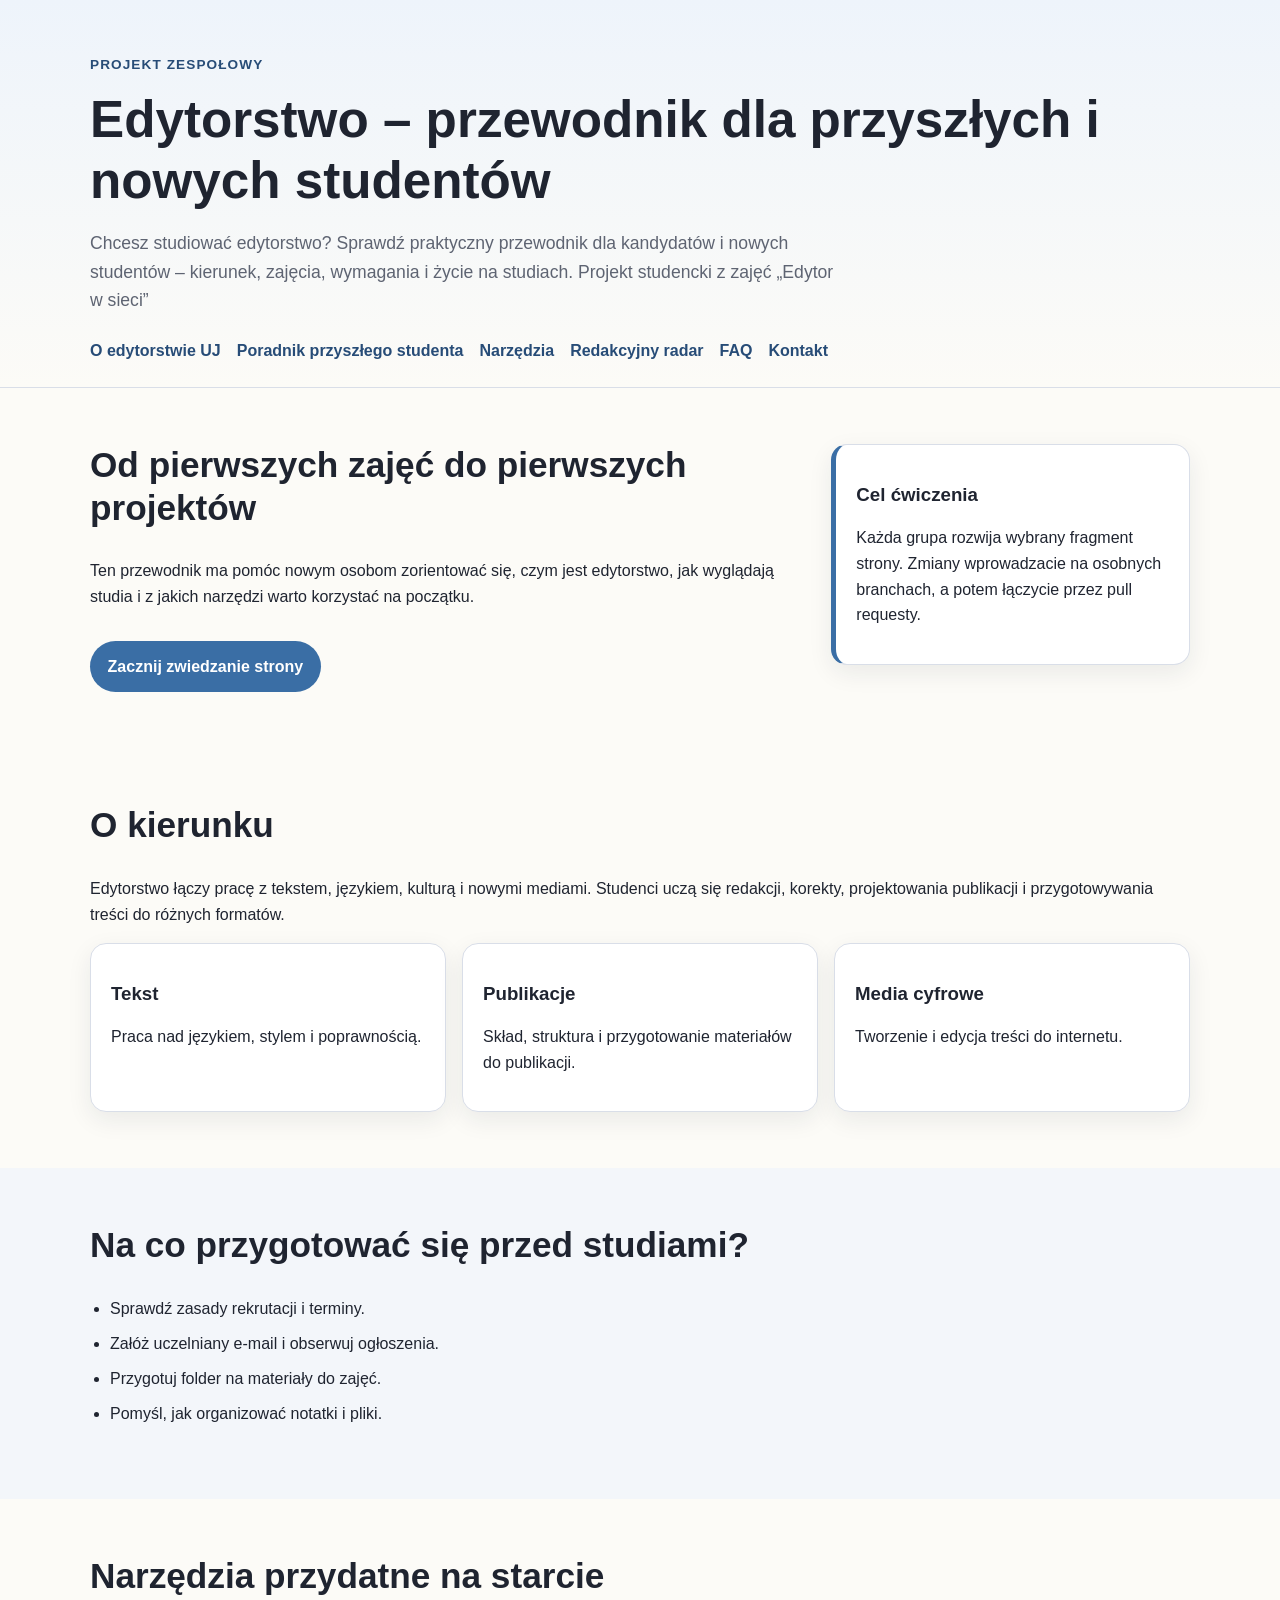
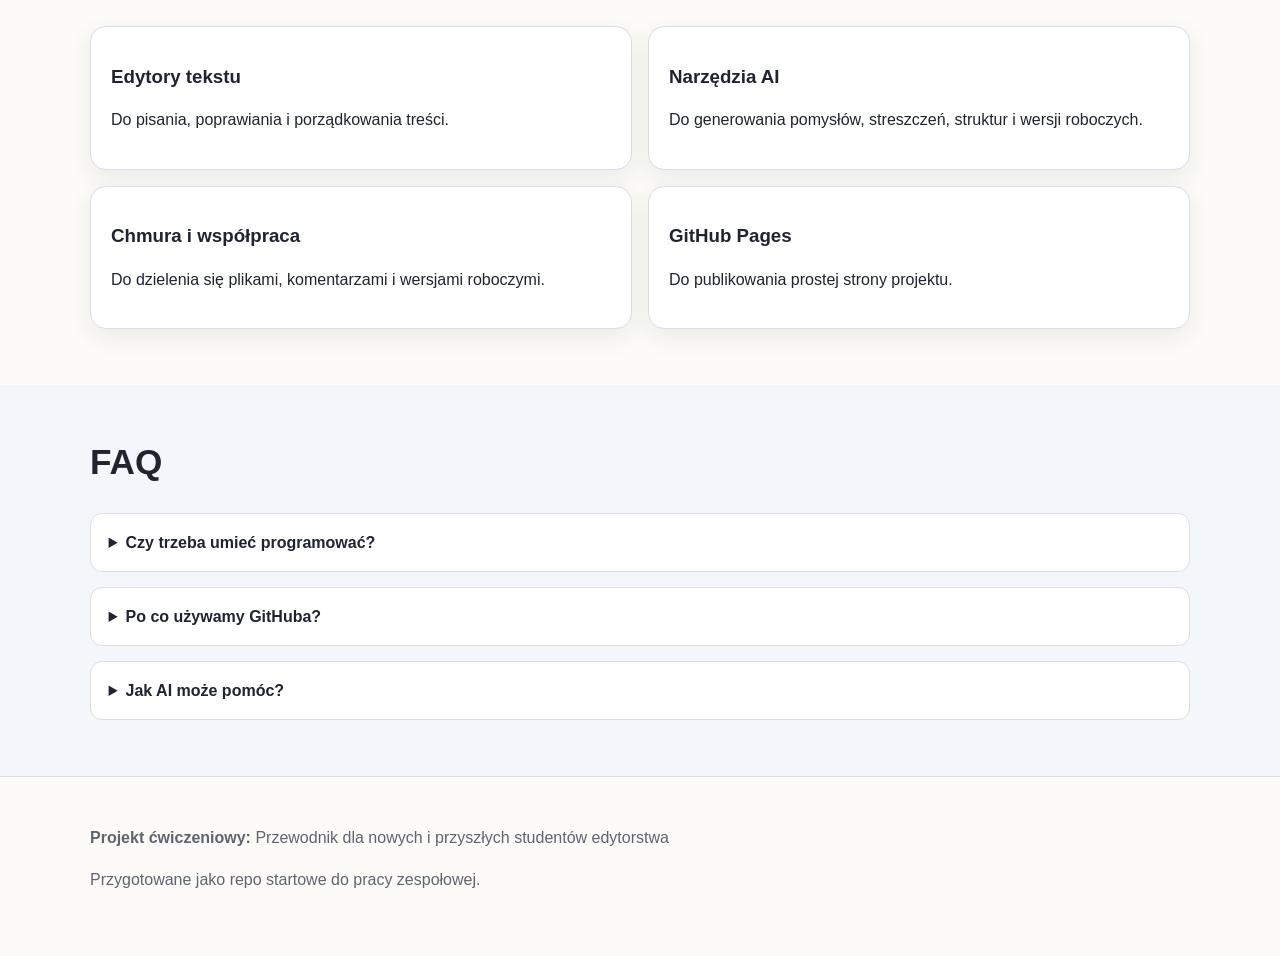
==== index.html @ 498e3654 "Update index.html" ====
<!DOCTYPE html>
<html lang="pl">
<head>
  <meta charset="UTF-8" />
  <meta name="viewport" content="width=device-width, initial-scale=1.0" />
  <title>Edytorstwo – przewodnik dla przyszłych i nowych studentów</title>
  <meta name="description" content="Chcesz studiować edytorstwo? Sprawdź praktyczny przewodnik dla kandydatów i nowych studentów – kierunek, zajęcia, wymagania i życie na studiach. Projekt studencki z zajęć „Edytor w sieci”" />
  <link rel="stylesheet" href="style.css" />
  <link rel="icon" type="image/png" sizes="32x32" href="assets/images/favicon.png">
<link rel="icon" type="image/png" sizes="16x16" href="assets/images/favicon.png">
<link rel="apple-touch-icon" sizes="180x180" href="assets/images/favicon.png">
</head>
<body>
  <header class="site-header">
    <div class="container">
      <p class="eyebrow">Projekt zespołowy</p>
      <h1>Edytorstwo – przewodnik dla przyszłych i nowych studentów</h1>
      <p class="lead">
       Chcesz studiować edytorstwo? Sprawdź praktyczny przewodnik dla kandydatów i nowych studentów – kierunek, zajęcia, wymagania i życie na studiach. Projekt studencki z zajęć „Edytor w sieci”
      </p>
      <nav class="main-nav" aria-label="Nawigacja główna">
        <ul>
          <li><a href="#o-kierunku">O edytorstwie UJ</a></li>
          <li><a href="#rekrutacja">Poradnik przyszłego studenta</a></li>
          <li><a href="#narzedzia">Narzędzia</a></li>
          <li><a href="#redakcyjny-radar">Redakcyjny radar</a></li>
          <li><a href="#faq">FAQ</a></li>
          <li><a href="#kontakt">Kontakt</a></li>
        </ul>
      </nav>
    </div>
  </header>

  <main>
    <section class="hero">
      <div class="container two-columns">
        <div>
          <h2>Od pierwszych zajęć do pierwszych projektów</h2>
          <p>
            Ten przewodnik ma pomóc nowym osobom zorientować się, czym jest edytorstwo,
            jak wyglądają studia i z jakich narzędzi warto korzystać na początku.
          </p>
          <a class="button" href="#o-kierunku">Zacznij zwiedzanie strony</a>
        </div>
        <div class="card note">
          <h3>Cel ćwiczenia</h3>
          <p>
            Każda grupa rozwija wybrany fragment strony. Zmiany wprowadzacie na osobnych branchach,
            a potem łączycie przez pull requesty.
          </p>
        </div>
      </div>
    </section>

    <section id="o-kierunku" class="section">
      <div class="container">
        <h2>O kierunku</h2>
        <p>
          Edytorstwo łączy pracę z tekstem, językiem, kulturą i nowymi mediami. Studenci uczą się redakcji,
          korekty, projektowania publikacji i przygotowywania treści do różnych formatów.
        </p>

        <div class="grid cards-3">
          <article class="card">
            <h3>Tekst</h3>
            <p>Praca nad językiem, stylem i poprawnością.</p>
          </article>
          <article class="card">
            <h3>Publikacje</h3>
            <p>Skład, struktura i przygotowanie materiałów do publikacji.</p>
          </article>
          <article class="card">
            <h3>Media cyfrowe</h3>
            <p>Tworzenie i edycja treści do internetu.</p>
          </article>
        </div>
      </div>
    </section>

    <section id="rekrutacja" class="section alt">
      <div class="container">
        <h2>Na co przygotować się przed studiami?</h2>
        <ul class="checklist">
          <li>Sprawdź zasady rekrutacji i terminy.</li>
          <li>Załóż uczelniany e-mail i obserwuj ogłoszenia.</li>
          <li>Przygotuj folder na materiały do zajęć.</li>
          <li>Pomyśl, jak organizować notatki i pliki.</li>
        </ul>
      </div>
    </section>

    <section id="narzedzia" class="section">
      <div class="container">
        <h2>Narzędzia przydatne na starcie</h2>
        <div class="grid cards-2">
          <article class="card">
            <h3>Edytory tekstu</h3>
            <p>Do pisania, poprawiania i porządkowania treści.</p>
          </article>
          <article class="card">
            <h3>Narzędzia AI</h3>
            <p>Do generowania pomysłów, streszczeń, struktur i wersji roboczych.</p>
          </article>
          <article class="card">
            <h3>Chmura i współpraca</h3>
            <p>Do dzielenia się plikami, komentarzami i wersjami roboczymi.</p>
          </article>
          <article class="card">
            <h3>GitHub Pages</h3>
            <p>Do publikowania prostej strony projektu.</p>
          </article>
        </div>
      </div>
    </section>

    <section id="faq" class="section alt">
      <div class="container">
        <h2>FAQ</h2>
        <div class="faq-list">
          <details>
            <summary>Czy trzeba umieć programować?</summary>
            <p>Nie. W tym projekcie celem jest współpraca, krytyczne korzystanie z AI i praca nad treścią.</p>
          </details>
          <details>
            <summary>Po co używamy GitHuba?</summary>
            <p>Żeby ćwiczyć pracę zespołową, wersjonowanie zmian i łączenie pracy kilku osób.</p>
          </details>
          <details>
            <summary>Jak AI może pomóc?</summary>
            <p>Może zaproponować strukturę treści, skrócić tekst, poprawić styl albo pomóc z HTML i CSS.</p>
          </details>
        </div>
      </div>
    </section>
  </main>

  <footer id="kontakt" class="site-footer">
    <div class="container">
      <p><strong>Projekt ćwiczeniowy:</strong> Przewodnik dla nowych i przyszłych studentów edytorstwa</p>
      <p>Przygotowane jako repo startowe do pracy zespołowej.</p>
    </div>
  </footer>

  <script src="script.js"></script>
</body>
</html>
---- style.css ----
:root {
  --bg: #fcfbf7;
  --text: #1f2430;
  --muted: #5e6472;
  --accent: #3a6ea5;
  --accent-dark: #274c77;
  --card: #ffffff;
  --line: #d9dee8;
  --alt: #f3f6fa;
  --shadow: 0 8px 24px rgba(31, 36, 48, 0.08);
}

* {
  box-sizing: border-box;
}

html {
  scroll-behavior: smooth;
}

body {
  margin: 0;
  font-family: Arial, Helvetica, sans-serif;
  line-height: 1.6;
  color: var(--text);
  background: var(--bg);
}

img {
  max-width: 100%;
  display: block;
}

.container {
  width: min(1100px, calc(100% - 2rem));
  margin: 0 auto;
}

.site-header {
  background: linear-gradient(180deg, #eef4fb 0%, #fcfbf7 100%);
  padding: 2.5rem 0 1.5rem;
  border-bottom: 1px solid var(--line);
}

.eyebrow {
  text-transform: uppercase;
  letter-spacing: 0.08em;
  color: var(--accent-dark);
  font-size: 0.85rem;
  font-weight: 700;
}

h1, h2, h3 {
  line-height: 1.2;
}

h1 {
  font-size: clamp(2rem, 4vw, 3.5rem);
  margin: 0.3rem 0 1rem;
}

h2 {
  font-size: clamp(1.5rem, 3vw, 2.2rem);
  margin-top: 0;
}

.lead {
  font-size: 1.1rem;
  max-width: 760px;
  color: var(--muted);
}

.main-nav ul {
  list-style: none;
  padding: 0;
  margin: 1.5rem 0 0;
  display: flex;
  gap: 1rem;
  flex-wrap: wrap;
}

.main-nav a {
  text-decoration: none;
  color: var(--accent-dark);
  font-weight: 700;
}

.hero,
.section {
  padding: 3.5rem 0;
}

.alt {
  background: var(--alt);
}

.two-columns {
  display: grid;
  grid-template-columns: 2fr 1fr;
  gap: 1.5rem;
  align-items: start;
}

.grid {
  display: grid;
  gap: 1rem;
}

.cards-2 {
  grid-template-columns: repeat(2, minmax(0, 1fr));
}

.cards-3 {
  grid-template-columns: repeat(3, minmax(0, 1fr));
}

.card {
  background: var(--card);
  border: 1px solid var(--line);
  border-radius: 16px;
  padding: 1.25rem;
  box-shadow: var(--shadow);
}

.note {
  border-left: 5px solid var(--accent);
}

.button {
  display: inline-block;
  margin-top: 1rem;
  background: var(--accent);
  color: white;
  text-decoration: none;
  padding: 0.8rem 1.1rem;
  border-radius: 999px;
  font-weight: 700;
}

.checklist {
  padding-left: 1.25rem;
}

.checklist li {
  margin-bottom: 0.6rem;
}

.faq-list {
  display: grid;
  gap: 0.9rem;
}

details {
  background: #fff;
  border: 1px solid var(--line);
  border-radius: 12px;
  padding: 1rem 1.1rem;
}

summary {
  cursor: pointer;
  font-weight: 700;
}

.site-footer {
  padding: 2rem 0 3rem;
  border-top: 1px solid var(--line);
  color: var(--muted);
}

@media (max-width: 800px) {
  .two-columns,
  .cards-2,
  .cards-3 {
    grid-template-columns: 1fr;
  }
}
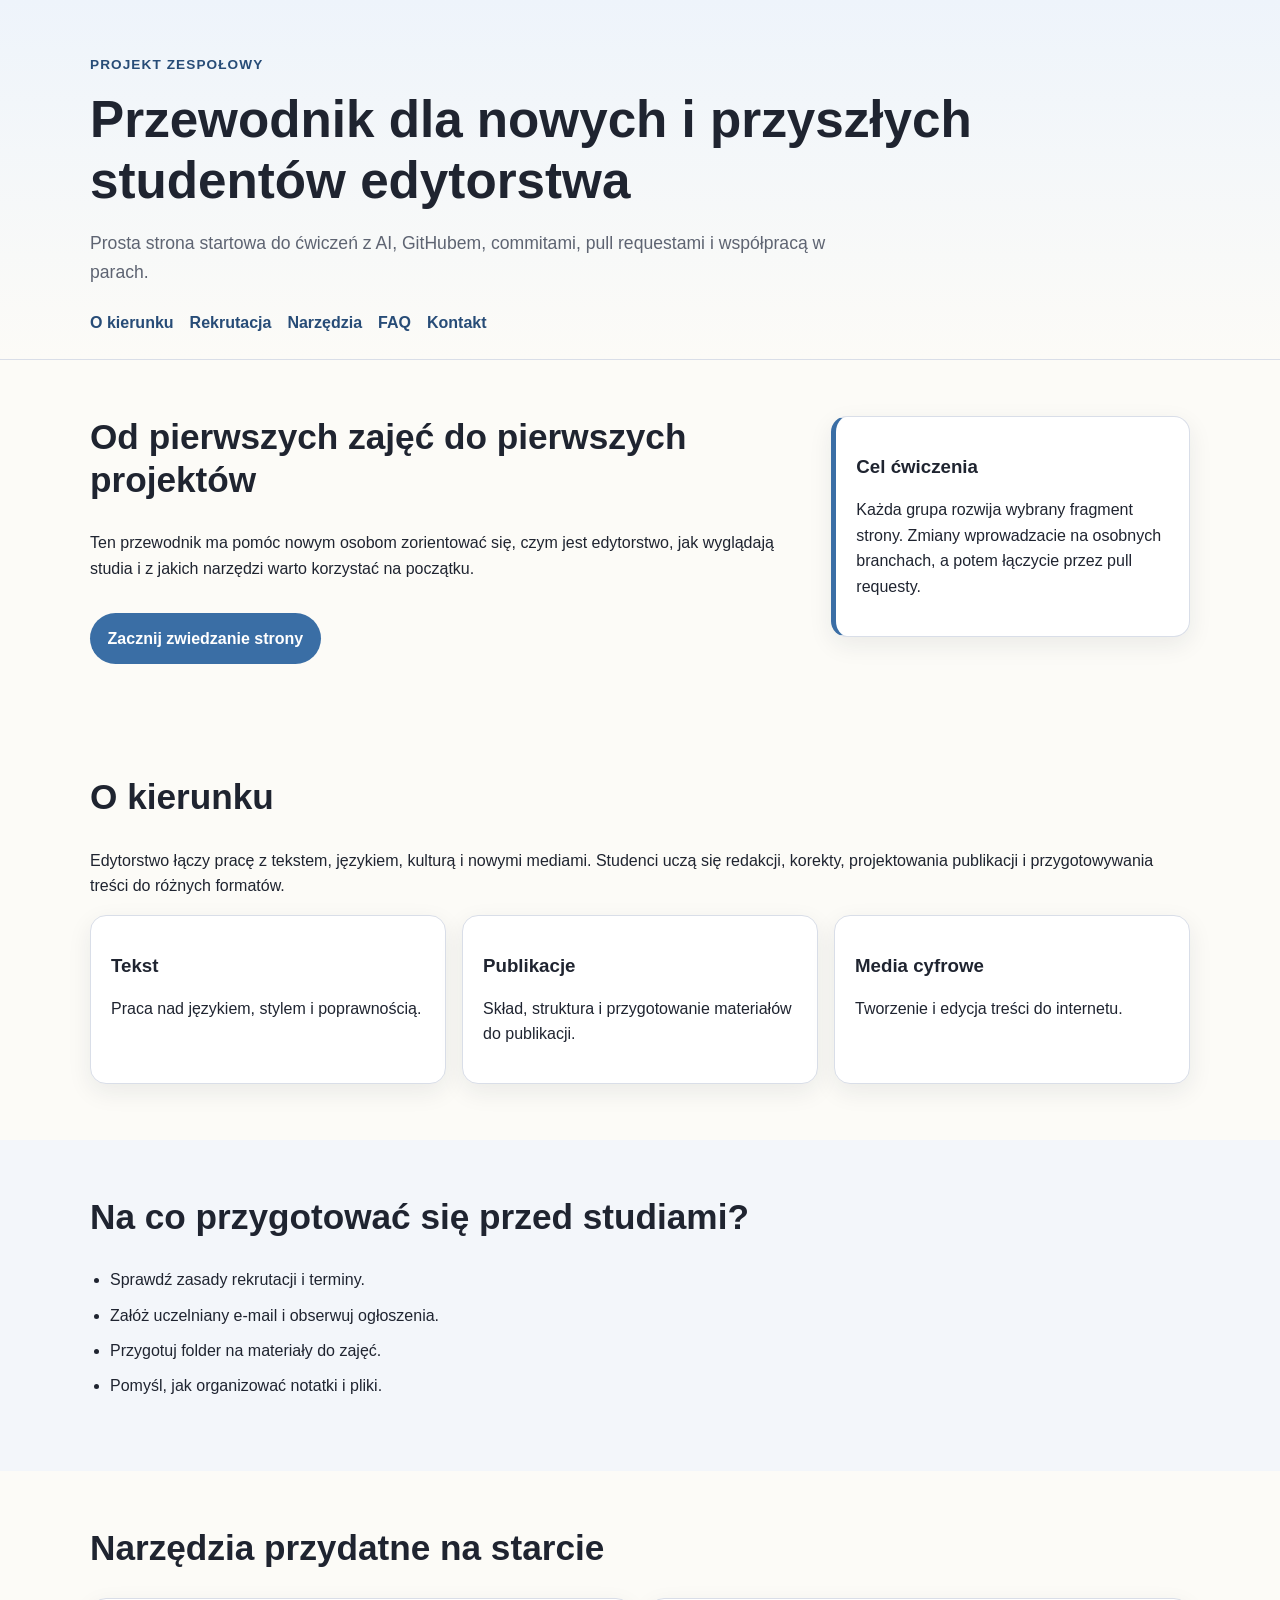
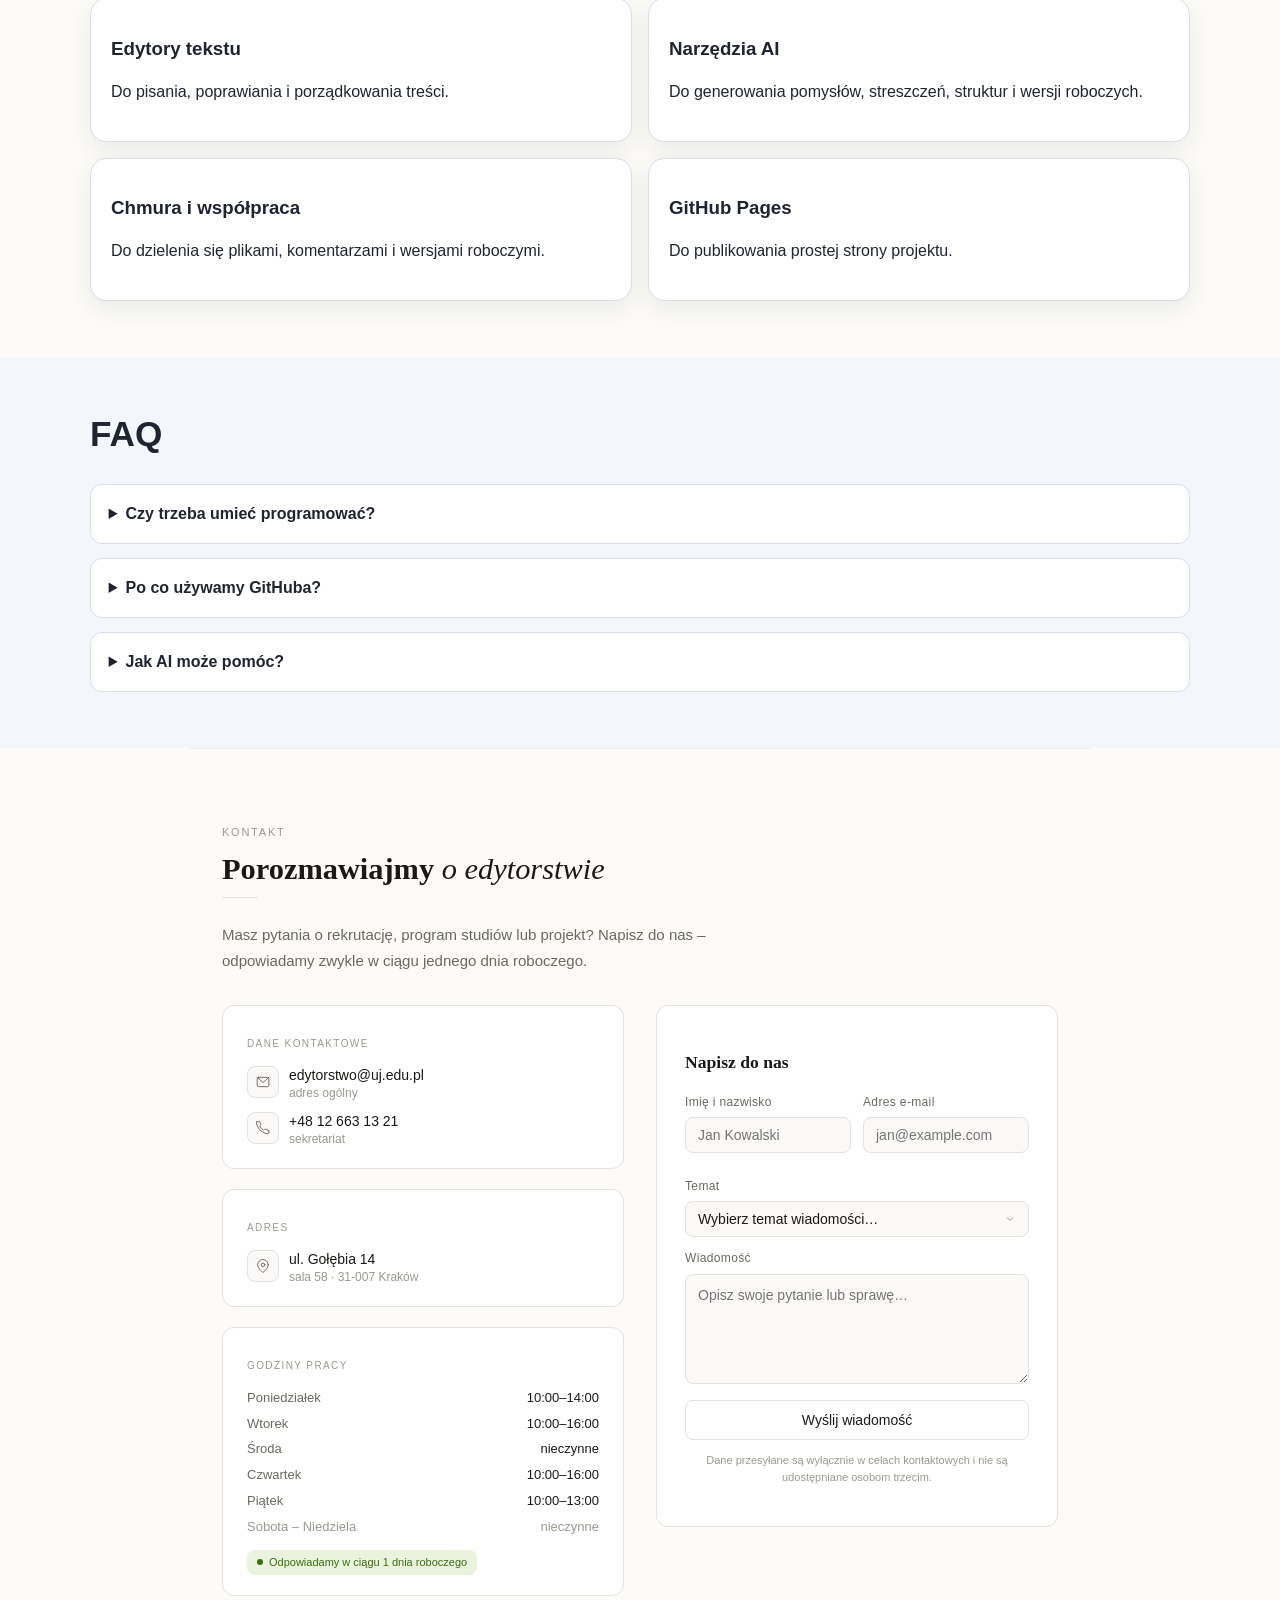
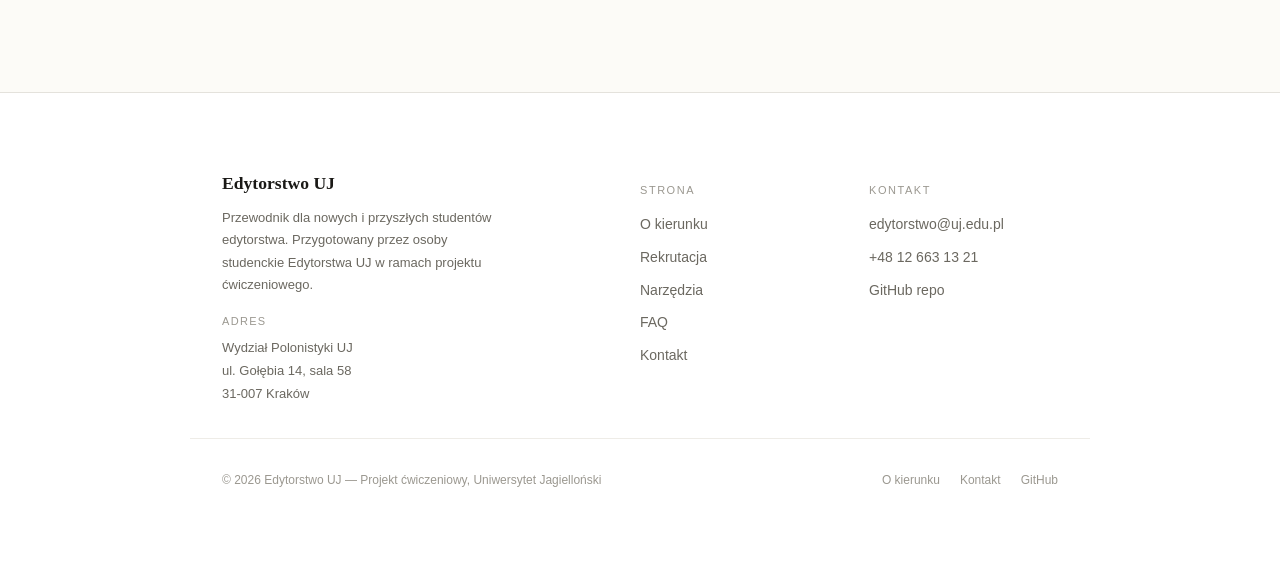
==== commit ce75a6bb: "Update index.html" ====
--- a/index.html
+++ b/index.html
@@ -3,27 +3,23 @@
 <head>
   <meta charset="UTF-8" />
   <meta name="viewport" content="width=device-width, initial-scale=1.0" />
-  <title>Edytorstwo – przewodnik dla przyszłych i nowych studentów</title>
-  <meta name="description" content="Chcesz studiować edytorstwo? Sprawdź praktyczny przewodnik dla kandydatów i nowych studentów – kierunek, zajęcia, wymagania i życie na studiach. Projekt studencki z zajęć „Edytor w sieci”" />
+  <title>Przewodnik dla nowych i przyszłych studentów edytorstwa</title>
+  <meta name="description" content="Strona ćwiczeniowa do pracy zespołowej z GitHub Pages, commitami i pull requestami." />
   <link rel="stylesheet" href="style.css" />
-  <link rel="icon" type="image/png" sizes="32x32" href="assets/images/favicon.png">
-<link rel="icon" type="image/png" sizes="16x16" href="assets/images/favicon.png">
-<link rel="apple-touch-icon" sizes="180x180" href="assets/images/favicon.png">
 </head>
 <body>
   <header class="site-header">
     <div class="container">
       <p class="eyebrow">Projekt zespołowy</p>
-      <h1>Edytorstwo – przewodnik dla przyszłych i nowych studentów</h1>
+      <h1>Przewodnik dla nowych i przyszłych studentów edytorstwa</h1>
       <p class="lead">
-       Chcesz studiować edytorstwo? Sprawdź praktyczny przewodnik dla kandydatów i nowych studentów – kierunek, zajęcia, wymagania i życie na studiach. Projekt studencki z zajęć „Edytor w sieci”
+        Prosta strona startowa do ćwiczeń z AI, GitHubem, commitami, pull requestami i współpracą w parach.
       </p>
       <nav class="main-nav" aria-label="Nawigacja główna">
         <ul>
-          <li><a href="#o-kierunku">O edytorstwie UJ</a></li>
-          <li><a href="#rekrutacja">Poradnik przyszłego studenta</a></li>
+          <li><a href="#o-kierunku">O kierunku</a></li>
+          <li><a href="#rekrutacja">Rekrutacja</a></li>
           <li><a href="#narzedzia">Narzędzia</a></li>
-          <li><a href="#redakcyjny-radar">Redakcyjny radar</a></li>
           <li><a href="#faq">FAQ</a></li>
           <li><a href="#kontakt">Kontakt</a></li>
         </ul>
@@ -133,13 +129,699 @@
       </div>
     </section>
   </main>
-
-  <footer id="kontakt" class="site-footer">
-    <div class="container">
-      <p><strong>Projekt ćwiczeniowy:</strong> Przewodnik dla nowych i przyszłych studentów edytorstwa</p>
-      <p>Przygotowane jako repo startowe do pracy zespołowej.</p>
+<!-- ══════════════════════════════════════
+     SEKCJA KONTAKT
+     Wklej w miejsce sekcji #kontakt w index.html
+     Wymagane fonty (dodaj do <head> jeśli nie ma):
+     <link href="https://fonts.googleapis.com/css2?family=Lora:ital,wght@0,400;0,600;1,400&family=DM+Sans:wght@300;400;500&display=swap" rel="stylesheet" />
+══════════════════════════════════════ -->
+
+<style>
+  /* ── Zmienne kolorów i fontów ── */
+  :root {
+    --color-bg: #faf9f7;
+    --color-surface: #ffffff;
+    --color-border: #e4e2dc;
+    --color-border-soft: #eeece7;
+    --color-text: #1a1916;
+    --color-muted: #6b6860;
+    --color-hint: #9b9890;
+    --color-accent: #3b6d11;
+    --color-accent-bg: #eaf3de;
+    --font-sans: 'DM Sans', sans-serif;
+    --font-serif: 'Lora', serif;
+    --radius-md: 8px;
+    --radius-lg: 12px;
+  }
+
+  /* ── Layout sekcji ── */
+  #kontakt {
+    font-family: var(--font-sans);
+    padding: 4rem 2rem;
+    max-width: 900px;
+    margin: 0 auto;
+    border-top: 0.5px solid var(--color-border-soft);
+  }
+
+  .kontakt-eyebrow {
+    font-size: 11px;
+    font-weight: 500;
+    letter-spacing: 0.16em;
+    text-transform: uppercase;
+    color: var(--color-hint);
+    margin-bottom: 0.6rem;
+  }
+
+  .kontakt-heading {
+    font-family: var(--font-serif);
+    font-size: 1.9rem;
+    font-weight: 600;
+    color: var(--color-text);
+    margin-bottom: 0.4rem;
+  }
+
+  .kontakt-divider {
+    width: 36px;
+    height: 1px;
+    background: var(--color-border);
+    margin: 0.6rem 0 1.5rem;
+  }
+
+  .kontakt-lead {
+    font-size: 15px;
+    color: var(--color-muted);
+    max-width: 540px;
+    margin-bottom: 2rem;
+    line-height: 1.7;
+  }
+
+  .kontakt-grid {
+    display: grid;
+    grid-template-columns: 1fr 1fr;
+    gap: 2rem;
+    align-items: start;
+  }
+
+  @media (max-width: 640px) {
+    .kontakt-grid { grid-template-columns: 1fr; }
+    .kontakt-heading { font-size: 1.5rem; }
+  }
+
+  /* ── Panel z danymi ── */
+  .kontakt-info-panel {
+    display: flex;
+    flex-direction: column;
+    gap: 1.25rem;
+  }
+
+  .kontakt-card {
+    background: var(--color-surface);
+    border: 0.5px solid var(--color-border);
+    border-radius: var(--radius-lg);
+    padding: 1.25rem 1.5rem;
+  }
+
+  .kontakt-card-label {
+    font-size: 10px;
+    font-weight: 500;
+    letter-spacing: 0.14em;
+    text-transform: uppercase;
+    color: var(--color-hint);
+    margin-bottom: 0.85rem;
+    font-family: var(--font-sans);
+  }
+
+  .kontakt-row {
+    display: flex;
+    align-items: flex-start;
+    gap: 10px;
+    margin-bottom: 0.6rem;
+  }
+
+  .kontakt-row:last-of-type { margin-bottom: 0; }
+
+  .kontakt-icon {
+    width: 32px;
+    height: 32px;
+    border-radius: var(--radius-md);
+    background: var(--color-bg);
+    border: 0.5px solid var(--color-border);
+    display: flex;
+    align-items: center;
+    justify-content: center;
+    flex-shrink: 0;
+  }
+
+  .kontakt-icon svg {
+    width: 14px;
+    height: 14px;
+    stroke: var(--color-muted);
+    fill: none;
+    stroke-width: 1.6;
+    stroke-linecap: round;
+    stroke-linejoin: round;
+  }
+
+  .kontakt-val {
+    font-size: 14px;
+    font-weight: 500;
+    color: var(--color-text);
+    line-height: 1.4;
+    font-family: var(--font-sans);
+  }
+
+  .kontakt-val a {
+    color: var(--color-text);
+    text-decoration: none;
+  }
+
+  .kontakt-val a:hover { text-decoration: underline; }
+
+  .kontakt-sub {
+    font-size: 12px;
+    color: var(--color-hint);
+    line-height: 1.4;
+    font-family: var(--font-sans);
+  }
+
+  .kontakt-hours {
+    display: grid;
+    grid-template-columns: 1fr auto;
+    gap: 5px 16px;
+  }
+
+  .kontakt-hours-day { font-size: 13px; color: var(--color-muted); font-family: var(--font-sans); }
+  .kontakt-hours-time { font-size: 13px; font-weight: 500; color: var(--color-text); text-align: right; font-family: var(--font-sans); }
+  .kontakt-hours-day.closed, .kontakt-hours-time.closed { color: var(--color-hint); font-weight: 400; }
+
+  .kontakt-badge {
+    display: inline-flex;
+    align-items: center;
+    gap: 6px;
+    font-size: 11px;
+    font-weight: 500;
+    color: var(--color-accent);
+    background: var(--color-accent-bg);
+    border-radius: var(--radius-md);
+    padding: 4px 10px;
+    margin-top: 0.75rem;
+    font-family: var(--font-sans);
+  }
+
+  .kontakt-badge-dot {
+    width: 6px;
+    height: 6px;
+    border-radius: 50%;
+    background: var(--color-accent);
+    flex-shrink: 0;
+  }
+
+  /* ── Formularz ── */
+  .kontakt-form-panel {
+    background: var(--color-surface);
+    border: 0.5px solid var(--color-border);
+    border-radius: var(--radius-lg);
+    padding: 1.75rem;
+  }
+
+  .kontakt-form-panel h3 {
+    font-family: var(--font-serif);
+    font-size: 1.1rem;
+    font-weight: 600;
+    color: var(--color-text);
+    margin-bottom: 1.25rem;
+  }
+
+  .kontakt-form-two {
+    display: grid;
+    grid-template-columns: 1fr 1fr;
+    gap: 12px;
+    margin-bottom: 12px;
+  }
+
+  @media (max-width: 400px) {
+    .kontakt-form-two { grid-template-columns: 1fr; }
+  }
+
+  .kontakt-field {
+    display: flex;
+    flex-direction: column;
+    gap: 5px;
+    margin-bottom: 12px;
+  }
+
+  .kontakt-field label {
+    font-size: 12px;
+    font-weight: 500;
+    color: var(--color-muted);
+    letter-spacing: 0.03em;
+    font-family: var(--font-sans);
+  }
+
+  .kontakt-field input,
+  .kontakt-field select,
+  .kontakt-field textarea {
+    font-family: var(--font-sans);
+    font-size: 14px;
+    padding: 9px 12px;
+    border: 0.5px solid var(--color-border);
+    border-radius: var(--radius-md);
+    background: var(--color-bg);
+    color: var(--color-text);
+    outline: none;
+    transition: border-color 0.15s, background 0.15s;
+    width: 100%;
+  }
+
+  .kontakt-field input:focus,
+  .kontakt-field select:focus,
+  .kontakt-field textarea:focus {
+    border-color: #aaa89f;
+    background: var(--color-surface);
+  }
+
+  .kontakt-field textarea {
+    resize: vertical;
+    min-height: 110px;
+    line-height: 1.6;
+  }
+
+  .kontakt-field select {
+    appearance: none;
+    background-image: url("data:image/svg+xml,%3Csvg xmlns='http://www.w3.org/2000/svg' width='12' height='12' viewBox='0 0 24 24' fill='none' stroke='%239b9890' stroke-width='2'%3E%3Cpolyline points='6 9 12 15 18 9'%3E%3C/polyline%3E%3C/svg%3E");
+    background-repeat: no-repeat;
+    background-position: right 12px center;
+    padding-right: 32px;
+  }
+
+  .kontakt-btn {
+    width: 100%;
+    padding: 11px;
+    font-family: var(--font-sans);
+    font-size: 14px;
+    font-weight: 500;
+    color: var(--color-text);
+    background: var(--color-surface);
+    border: 0.5px solid var(--color-border);
+    border-radius: var(--radius-md);
+    cursor: pointer;
+    transition: background 0.15s, border-color 0.15s, transform 0.1s;
+    margin-top: 4px;
+  }
+
+  .kontakt-btn:hover {
+    background: var(--color-border-soft);
+    border-color: #ccc9c0;
+  }
+
+  .kontakt-btn:active { transform: scale(0.98); }
+  .kontakt-btn.error { border-color: #c0392b; color: #c0392b; }
+
+  .kontakt-form-note {
+    font-size: 11px;
+    color: var(--color-hint);
+    text-align: center;
+    margin-top: 0.75rem;
+    font-family: var(--font-sans);
+  }
+
+  .kontakt-success {
+    display: none;
+    text-align: center;
+    padding: 2.5rem 1rem;
+  }
+
+  .kontakt-success-check {
+    width: 42px;
+    height: 42px;
+    border-radius: 50%;
+    background: var(--color-accent-bg);
+    display: flex;
+    align-items: center;
+    justify-content: center;
+    margin: 0 auto 1rem;
+  }
+
+  .kontakt-success-check svg {
+    width: 18px;
+    height: 18px;
+    stroke: var(--color-accent);
+    fill: none;
+    stroke-width: 2.2;
+    stroke-linecap: round;
+    stroke-linejoin: round;
+  }
+
+  .kontakt-success strong {
+    display: block;
+    font-size: 15px;
+    font-weight: 500;
+    color: var(--color-text);
+    margin-bottom: 0.4rem;
+    font-family: var(--font-sans);
+  }
+
+  .kontakt-success p {
+    font-size: 14px;
+    color: var(--color-muted);
+    line-height: 1.6;
+    font-family: var(--font-sans);
+  }
+</style>
+
+<section id="kontakt">
+  <p class="kontakt-eyebrow">Kontakt</p>
+  <h2 class="kontakt-heading">Porozmawiajmy <em style="font-style:italic;font-weight:400;">o edytorstwie</em></h2>
+  <div class="kontakt-divider"></div>
+  <p class="kontakt-lead">
+    Masz pytania o rekrutację, program studiów lub projekt?
+    Napisz do nas – odpowiadamy zwykle w ciągu jednego dnia roboczego.
+  </p>
+
+  <div class="kontakt-grid">
+
+    <!-- Panel z danymi -->
+    <div class="kontakt-info-panel">
+
+      <div class="kontakt-card">
+        <p class="kontakt-card-label">Dane kontaktowe</p>
+
+        <div class="kontakt-row">
+          <div class="kontakt-icon">
+            <svg viewBox="0 0 24 24">
+              <rect x="2" y="4" width="20" height="16" rx="2"/>
+              <polyline points="2,4 12,13 22,4"/>
+            </svg>
+          </div>
+          <div>
+            <div class="kontakt-val"><a href="mailto:edytorstwo@uj.edu.pl">edytorstwo@uj.edu.pl</a></div>
+            <div class="kontakt-sub">adres ogólny</div>
+          </div>
+        </div>
+
+        <div class="kontakt-row">
+          <div class="kontakt-icon">
+            <svg viewBox="0 0 24 24">
+              <path d="M22 16.92v3a2 2 0 01-2.18 2 19.79 19.79 0 01-8.63-3.07A19.5 19.5 0 013.07 9.81a19.79 19.79 0 01-3.07-8.7A2 2 0 012.18 1H5.2a2 2 0 012 1.72c.127.96.361 1.903.7 2.81a2 2 0 01-.45 2.11L6.34 8.75a16 16 0 006.91 6.91l1.09-1.09a2 2 0 012.11-.45c.907.339 1.85.573 2.81.7a2 2 0 011.72 2.02z"/>
+            </svg>
+          </div>
+          <div>
+            <div class="kontakt-val"><a href="tel:+48123456789">+48 12 663 13 21</a></div>
+            <div class="kontakt-sub">sekretariat</div>
+          </div>
+        </div>
+      </div>
+
+      <div class="kontakt-card">
+        <p class="kontakt-card-label">Adres</p>
+        <div class="kontakt-row">
+          <div class="kontakt-icon">
+            <svg viewBox="0 0 24 24">
+              <path d="M21 10c0 7-9 13-9 13S3 17 3 10a9 9 0 0118 0z"/>
+              <circle cx="12" cy="10" r="3"/>
+            </svg>
+          </div>
+          <div>
+            <div class="kontakt-val">ul. Gołębia 14</div>
+            <div class="kontakt-sub">sala 58 &middot; 31‑007 Kraków</div>
+          </div>
+        </div>
+      </div>
+
+      <div class="kontakt-card">
+        <p class="kontakt-card-label">Godziny pracy</p>
+        <div class="kontakt-hours">
+          <span class="kontakt-hours-day">Poniedziałek</span><span class="kontakt-hours-time">10:00–14:00</span>
+          <span class="kontakt-hours-day">Wtorek</span>      <span class="kontakt-hours-time">10:00–16:00</span>
+          <span class="kontakt-hours-day">Środa</span>       <span class="kontakt-hours-time">nieczynne</span>
+          <span class="kontakt-hours-day">Czwartek</span>    <span class="kontakt-hours-time">10:00–16:00</span>
+          <span class="kontakt-hours-day">Piątek</span>      <span class="kontakt-hours-time">10:00–13:00</span>
+          <span class="kontakt-hours-day closed">Sobota – Niedziela</span>
+          <span class="kontakt-hours-time closed">nieczynne</span>
+        </div>
+        <div class="kontakt-badge">
+          <span class="kontakt-badge-dot"></span>
+          Odpowiadamy w ciągu 1 dnia roboczego
+        </div>
+      </div>
+
     </div>
-  </footer>
+
+    <!-- Formularz -->
+    <div class="kontakt-form-panel">
+      <h3>Napisz do nas</h3>
+
+      <div id="kontakt-form-content">
+        <div class="kontakt-form-two">
+          <div class="kontakt-field">
+            <label for="k-name">Imię i nazwisko</label>
+            <input type="text" id="k-name" placeholder="Jan Kowalski" />
+          </div>
+          <div class="kontakt-field">
+            <label for="k-email">Adres e-mail</label>
+            <input type="email" id="k-email" placeholder="jan@example.com" />
+          </div>
+        </div>
+
+        <div class="kontakt-field">
+          <label for="k-topic">Temat</label>
+          <select id="k-topic">
+            <option value="">Wybierz temat wiadomości…</option>
+            <option>Rekrutacja i zasady naboru</option>
+            <option>Program i plan studiów</option>
+            <option>Projekt i ćwiczenia z AI</option>
+            <option>Współpraca i praktyki</option>
+            <option>Inne</option>
+          </select>
+        </div>
+
+        <div class="kontakt-field">
+          <label for="k-message">Wiadomość</label>
+          <textarea id="k-message" placeholder="Opisz swoje pytanie lub sprawę…"></textarea>
+        </div>
+
+        <button class="kontakt-btn" id="k-btn" onclick="kontaktWyslij()">
+          Wyślij wiadomość
+        </button>
+
+        <p class="kontakt-form-note">
+          Dane przesyłane są wyłącznie w celach kontaktowych
+          i nie są udostępniane osobom trzecim.
+        </p>
+      </div>
+
+      <div class="kontakt-success" id="kontakt-success">
+        <div class="kontakt-success-check">
+          <svg viewBox="0 0 24 24"><polyline points="20 6 9 17 4 12"/></svg>
+        </div>
+        <strong>Wiadomość wysłana!</strong>
+        <p>Dziękujemy za kontakt. Odpowiemy w ciągu jednego dnia roboczego na podany adres e-mail.</p>
+      </div>
+    </div>
+
+  </div>
+</section>
+
+<script>
+  function kontaktWyslij() {
+    var name  = document.getElementById('k-name').value.trim();
+    var email = document.getElementById('k-email').value.trim();
+    var topic = document.getElementById('k-topic').value;
+    var msg   = document.getElementById('k-message').value.trim();
+    var btn   = document.getElementById('k-btn');
+
+    if (!name || !email || !topic || !msg) {
+      btn.classList.add('error');
+      btn.textContent = 'Uzupełnij wszystkie pola';
+      setTimeout(function () {
+        btn.classList.remove('error');
+        btn.textContent = 'Wyślij wiadomość';
+      }, 2400);
+      return;
+    }
+
+    document.getElementById('kontakt-form-content').style.display = 'none';
+    document.getElementById('kontakt-success').style.display = 'block';
+  }
+</script>
+  <!-- ══════════════════════════════════════
+     FOOTER
+     Wklej tuż przed zamknięciem </body>
+     w pliku index.html
+══════════════════════════════════════ -->
+
+<style>
+  .site-footer {
+    font-family: var(--font-sans, 'DM Sans', sans-serif);
+    border-top: 0.5px solid #e4e2dc;
+    background: #ffffff;
+    margin-top: 2rem;
+  }
+
+  .footer-inner {
+    max-width: 900px;
+    margin: 0 auto;
+    padding: 3rem 2rem 2rem;
+    display: grid;
+    grid-template-columns: 2fr 1fr 1fr;
+    gap: 2.5rem;
+  }
+
+  @media (max-width: 640px) {
+    .footer-inner {
+      grid-template-columns: 1fr;
+      gap: 2rem;
+    }
+  }
+
+  /* Kolumna z logo i opisem */
+  .footer-brand h2 {
+    font-family: var(--font-serif, 'Lora', serif);
+    font-size: 1.1rem;
+    font-weight: 600;
+    color: #1a1916;
+    margin-bottom: 0.5rem;
+  }
+
+  .footer-brand p {
+    font-size: 13px;
+    color: #6b6860;
+    line-height: 1.7;
+    max-width: 280px;
+    margin-bottom: 1rem;
+  }
+
+  .footer-brand address {
+    font-style: normal;
+    font-size: 13px;
+    color: #6b6860;
+    line-height: 1.8;
+  }
+
+  .footer-brand address strong {
+    display: block;
+    font-size: 11px;
+    font-weight: 500;
+    letter-spacing: 0.12em;
+    text-transform: uppercase;
+    color: #9b9890;
+    margin-bottom: 0.25rem;
+  }
+
+  /* Kolumny z linkami */
+  .footer-col h3 {
+    font-size: 11px;
+    font-weight: 500;
+    letter-spacing: 0.14em;
+    text-transform: uppercase;
+    color: #9b9890;
+    margin-bottom: 0.85rem;
+  }
+
+  .footer-col ul {
+    list-style: none;
+    padding: 0;
+    margin: 0;
+    display: flex;
+    flex-direction: column;
+    gap: 0.45rem;
+  }
+
+  .footer-col ul a {
+    font-size: 14px;
+    color: #6b6860;
+    text-decoration: none;
+    transition: color 0.15s;
+  }
+
+  .footer-col ul a:hover {
+    color: #1a1916;
+  }
+
+  /* Pasek dolny */
+  .footer-bottom {
+    max-width: 900px;
+    margin: 0 auto;
+    padding: 1.25rem 2rem;
+    border-top: 0.5px solid #eeece7;
+    display: flex;
+    align-items: center;
+    justify-content: space-between;
+    gap: 1rem;
+    flex-wrap: wrap;
+  }
+
+  .footer-bottom p {
+    font-size: 12px;
+    color: #9b9890;
+  }
+
+  .footer-bottom a {
+    color: #9b9890;
+    text-decoration: none;
+    transition: color 0.15s;
+  }
+
+  .footer-bottom a:hover {
+    color: #1a1916;
+  }
+
+  .footer-bottom-links {
+    display: flex;
+    gap: 1.25rem;
+  }
+
+  .footer-bottom-links a {
+    font-size: 12px;
+    color: #9b9890;
+    text-decoration: none;
+    transition: color 0.15s;
+  }
+
+  .footer-bottom-links a:hover {
+    color: #1a1916;
+  }
+</style>
+
+<footer class="site-footer">
+  <div class="footer-inner">
+
+    <!-- Marka i adres -->
+    <div class="footer-brand">
+      <h2>Edytorstwo UJ</h2>
+      <p>
+        Przewodnik dla nowych i przyszłych studentów edytorstwa.
+        Przygotowany przez osoby studenckie Edytorstwa UJ w ramach projektu ćwiczeniowego.
+      </p>
+      <address>
+        <strong>Adres</strong>
+        Wydział Polonistyki UJ<br />
+        ul. Gołębia 14, sala 58 <br />
+        31‑007 Kraków
+      </address>
+    </div>
+
+    <!-- Nawigacja -->
+    <div class="footer-col">
+      <h3>Strona</h3>
+      <ul>
+        <li><a href="#o-kierunku">O kierunku</a></li>
+        <li><a href="#rekrutacja">Rekrutacja</a></li>
+        <li><a href="#narzedzia">Narzędzia</a></li>
+        <li><a href="#faq">FAQ</a></li>
+        <li><a href="#kontakt">Kontakt</a></li>
+      </ul>
+    </div>
+
+    <!-- Kontakt -->
+    <div class="footer-col">
+      <h3>Kontakt</h3>
+      <ul>
+        <li><a href="mailto:edytorstwo@uj.edu.pl">edytorstwo@uj.edu.pl</a></li>
+        <li><a href="tel:+48123456789">+48 12 663 13 21 </a></li>
+        <li><a href="https://github.com/edytorstwo/edytorstwo.github.io">GitHub repo</a></li>
+      </ul>
+    </div>
+
+  </div>
+
+  <div class="footer-bottom">
+    <p>
+      &copy; <span id="footer-year"></span> Edytorstwo UJ &mdash;
+      Projekt ćwiczeniowy, Uniwersytet Jagielloński
+    </p>
+    <nav class="footer-bottom-links">
+      <a href="#o-kierunku">O kierunku</a>
+      <a href="#kontakt">Kontakt</a>
+      <a href="https://github.com/edytorstwo/edytorstwo.github.io">GitHub</a>
+    </nav>
+  </div>
+</footer>
+
+<script>
+  document.getElementById('footer-year').textContent = new Date().getFullYear();
+</script>
+  
 
   <script src="script.js"></script>
 </body>
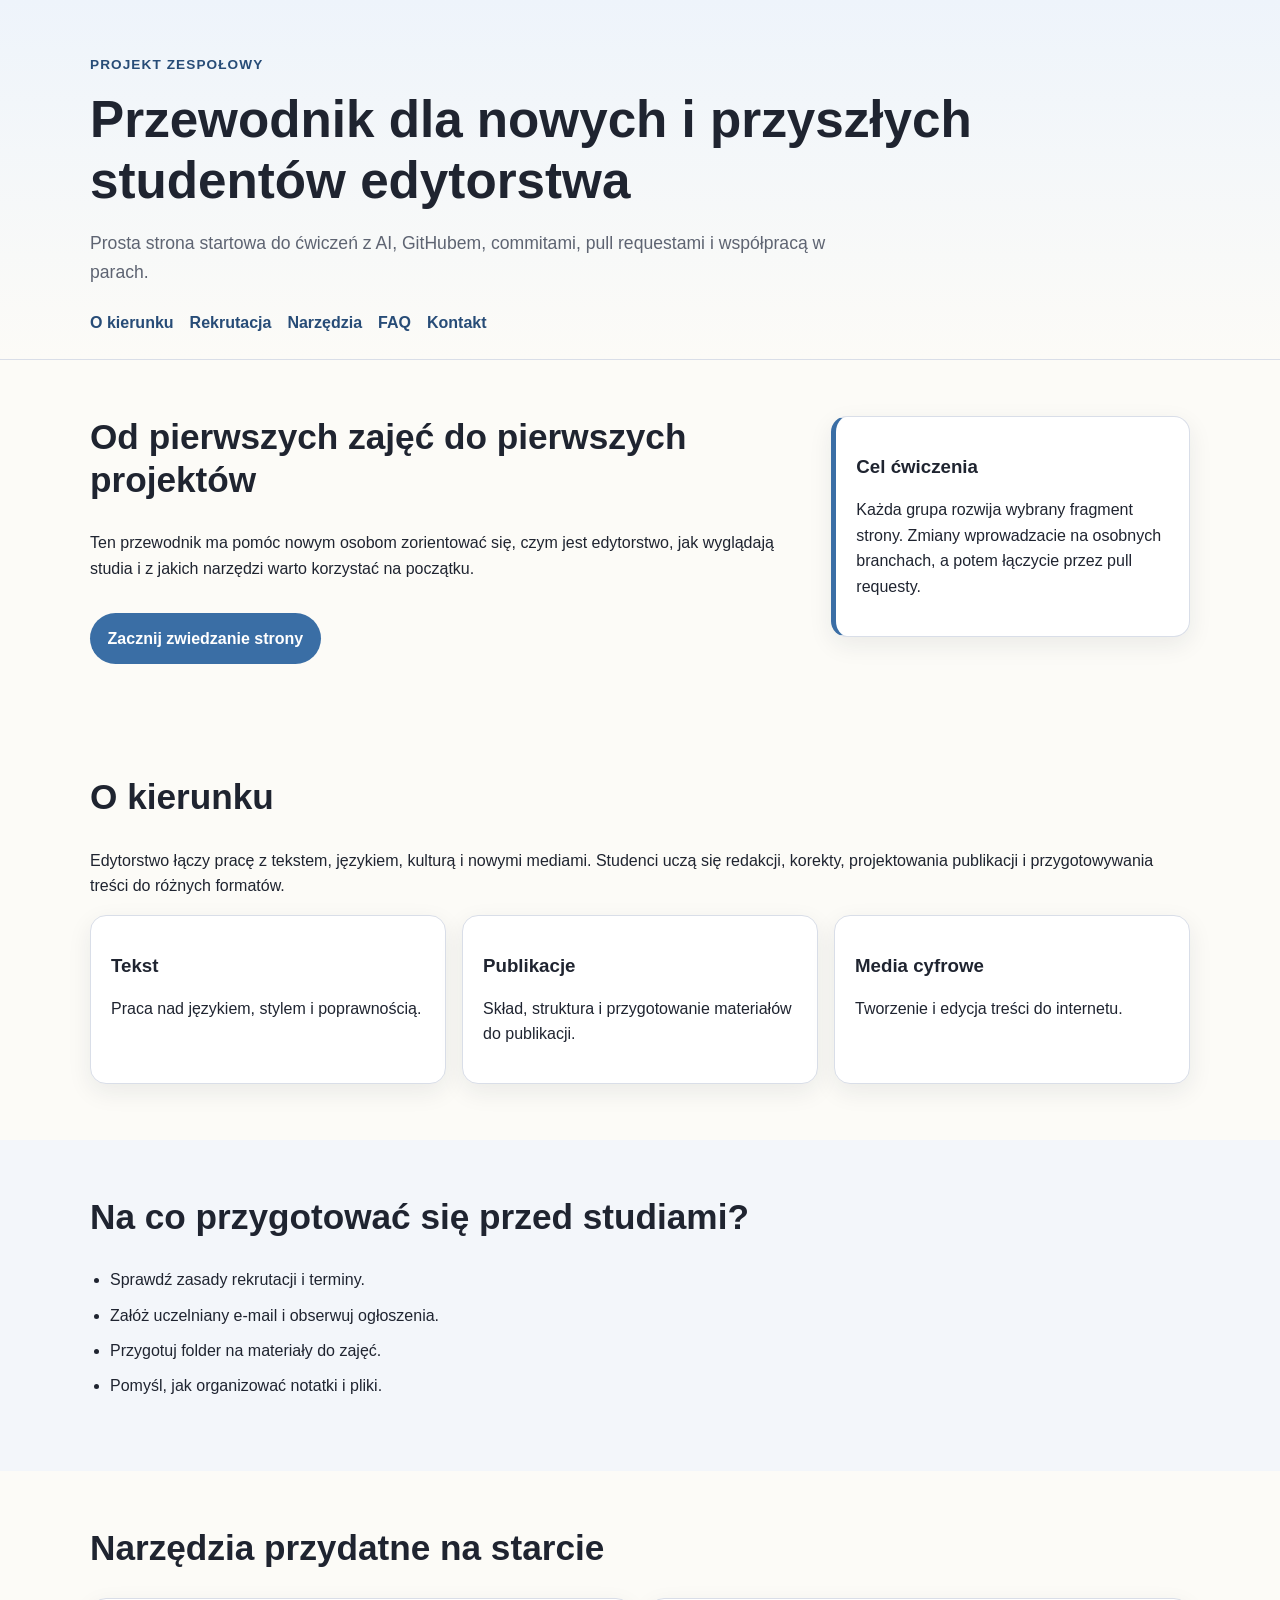
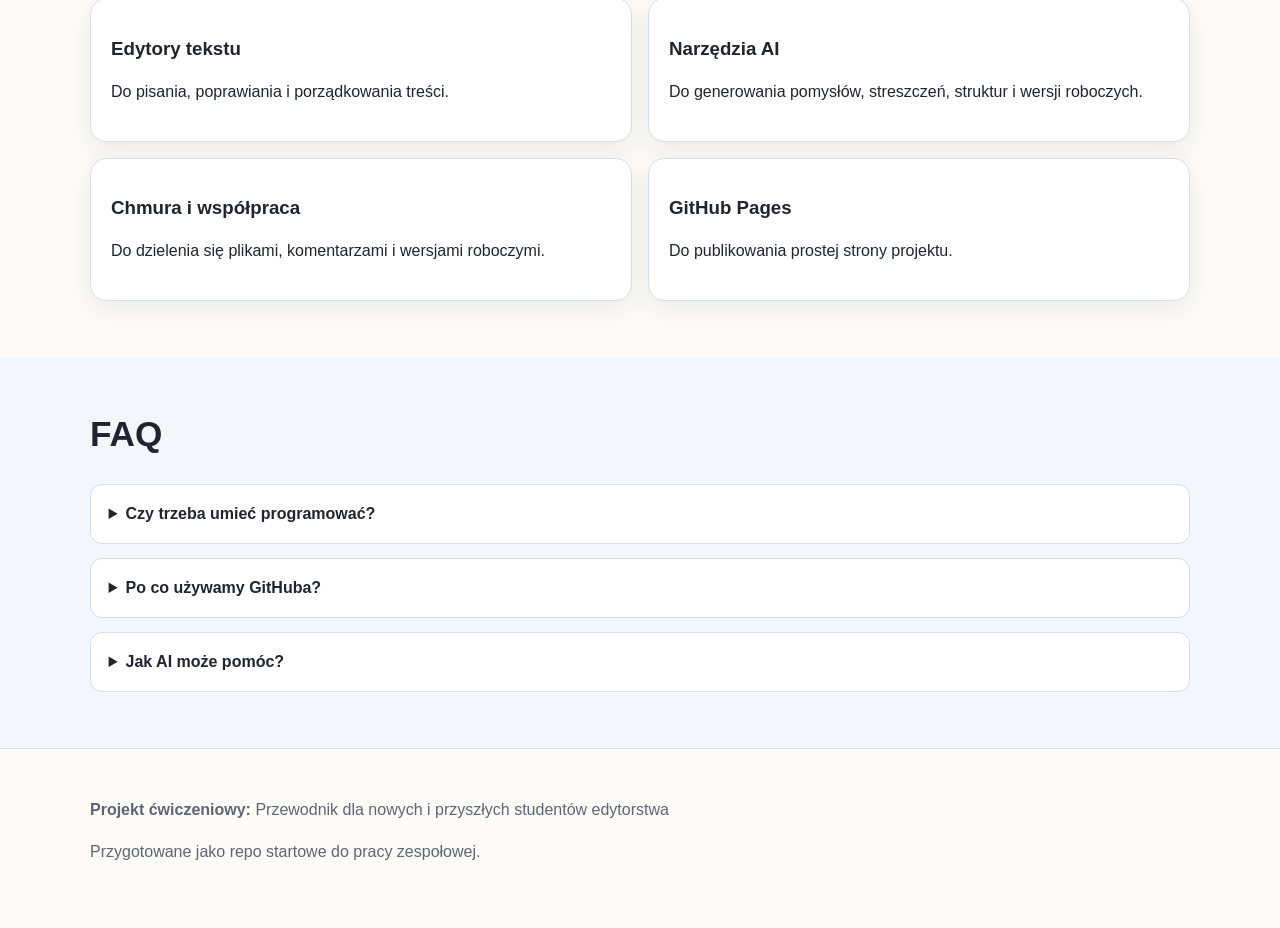
==== commit 80fbdcb8: "Revert "Grupa4/kontakt"" ====
--- a/index.html
+++ b/index.html
@@ -129,699 +129,13 @@
       </div>
     </section>
   </main>
-<!-- ══════════════════════════════════════
-     SEKCJA KONTAKT
-     Wklej w miejsce sekcji #kontakt w index.html
-     Wymagane fonty (dodaj do <head> jeśli nie ma):
-     <link href="https://fonts.googleapis.com/css2?family=Lora:ital,wght@0,400;0,600;1,400&family=DM+Sans:wght@300;400;500&display=swap" rel="stylesheet" />
-══════════════════════════════════════ -->
 
-<style>
-  /* ── Zmienne kolorów i fontów ── */
-  :root {
-    --color-bg: #faf9f7;
-    --color-surface: #ffffff;
-    --color-border: #e4e2dc;
-    --color-border-soft: #eeece7;
-    --color-text: #1a1916;
-    --color-muted: #6b6860;
-    --color-hint: #9b9890;
-    --color-accent: #3b6d11;
-    --color-accent-bg: #eaf3de;
-    --font-sans: 'DM Sans', sans-serif;
-    --font-serif: 'Lora', serif;
-    --radius-md: 8px;
-    --radius-lg: 12px;
-  }
-
-  /* ── Layout sekcji ── */
-  #kontakt {
-    font-family: var(--font-sans);
-    padding: 4rem 2rem;
-    max-width: 900px;
-    margin: 0 auto;
-    border-top: 0.5px solid var(--color-border-soft);
-  }
-
-  .kontakt-eyebrow {
-    font-size: 11px;
-    font-weight: 500;
-    letter-spacing: 0.16em;
-    text-transform: uppercase;
-    color: var(--color-hint);
-    margin-bottom: 0.6rem;
-  }
-
-  .kontakt-heading {
-    font-family: var(--font-serif);
-    font-size: 1.9rem;
-    font-weight: 600;
-    color: var(--color-text);
-    margin-bottom: 0.4rem;
-  }
-
-  .kontakt-divider {
-    width: 36px;
-    height: 1px;
-    background: var(--color-border);
-    margin: 0.6rem 0 1.5rem;
-  }
-
-  .kontakt-lead {
-    font-size: 15px;
-    color: var(--color-muted);
-    max-width: 540px;
-    margin-bottom: 2rem;
-    line-height: 1.7;
-  }
-
-  .kontakt-grid {
-    display: grid;
-    grid-template-columns: 1fr 1fr;
-    gap: 2rem;
-    align-items: start;
-  }
-
-  @media (max-width: 640px) {
-    .kontakt-grid { grid-template-columns: 1fr; }
-    .kontakt-heading { font-size: 1.5rem; }
-  }
-
-  /* ── Panel z danymi ── */
-  .kontakt-info-panel {
-    display: flex;
-    flex-direction: column;
-    gap: 1.25rem;
-  }
-
-  .kontakt-card {
-    background: var(--color-surface);
-    border: 0.5px solid var(--color-border);
-    border-radius: var(--radius-lg);
-    padding: 1.25rem 1.5rem;
-  }
-
-  .kontakt-card-label {
-    font-size: 10px;
-    font-weight: 500;
-    letter-spacing: 0.14em;
-    text-transform: uppercase;
-    color: var(--color-hint);
-    margin-bottom: 0.85rem;
-    font-family: var(--font-sans);
-  }
-
-  .kontakt-row {
-    display: flex;
-    align-items: flex-start;
-    gap: 10px;
-    margin-bottom: 0.6rem;
-  }
-
-  .kontakt-row:last-of-type { margin-bottom: 0; }
-
-  .kontakt-icon {
-    width: 32px;
-    height: 32px;
-    border-radius: var(--radius-md);
-    background: var(--color-bg);
-    border: 0.5px solid var(--color-border);
-    display: flex;
-    align-items: center;
-    justify-content: center;
-    flex-shrink: 0;
-  }
-
-  .kontakt-icon svg {
-    width: 14px;
-    height: 14px;
-    stroke: var(--color-muted);
-    fill: none;
-    stroke-width: 1.6;
-    stroke-linecap: round;
-    stroke-linejoin: round;
-  }
-
-  .kontakt-val {
-    font-size: 14px;
-    font-weight: 500;
-    color: var(--color-text);
-    line-height: 1.4;
-    font-family: var(--font-sans);
-  }
-
-  .kontakt-val a {
-    color: var(--color-text);
-    text-decoration: none;
-  }
-
-  .kontakt-val a:hover { text-decoration: underline; }
-
-  .kontakt-sub {
-    font-size: 12px;
-    color: var(--color-hint);
-    line-height: 1.4;
-    font-family: var(--font-sans);
-  }
-
-  .kontakt-hours {
-    display: grid;
-    grid-template-columns: 1fr auto;
-    gap: 5px 16px;
-  }
-
-  .kontakt-hours-day { font-size: 13px; color: var(--color-muted); font-family: var(--font-sans); }
-  .kontakt-hours-time { font-size: 13px; font-weight: 500; color: var(--color-text); text-align: right; font-family: var(--font-sans); }
-  .kontakt-hours-day.closed, .kontakt-hours-time.closed { color: var(--color-hint); font-weight: 400; }
-
-  .kontakt-badge {
-    display: inline-flex;
-    align-items: center;
-    gap: 6px;
-    font-size: 11px;
-    font-weight: 500;
-    color: var(--color-accent);
-    background: var(--color-accent-bg);
-    border-radius: var(--radius-md);
-    padding: 4px 10px;
-    margin-top: 0.75rem;
-    font-family: var(--font-sans);
-  }
-
-  .kontakt-badge-dot {
-    width: 6px;
-    height: 6px;
-    border-radius: 50%;
-    background: var(--color-accent);
-    flex-shrink: 0;
-  }
-
-  /* ── Formularz ── */
-  .kontakt-form-panel {
-    background: var(--color-surface);
-    border: 0.5px solid var(--color-border);
-    border-radius: var(--radius-lg);
-    padding: 1.75rem;
-  }
-
-  .kontakt-form-panel h3 {
-    font-family: var(--font-serif);
-    font-size: 1.1rem;
-    font-weight: 600;
-    color: var(--color-text);
-    margin-bottom: 1.25rem;
-  }
-
-  .kontakt-form-two {
-    display: grid;
-    grid-template-columns: 1fr 1fr;
-    gap: 12px;
-    margin-bottom: 12px;
-  }
-
-  @media (max-width: 400px) {
-    .kontakt-form-two { grid-template-columns: 1fr; }
-  }
-
-  .kontakt-field {
-    display: flex;
-    flex-direction: column;
-    gap: 5px;
-    margin-bottom: 12px;
-  }
-
-  .kontakt-field label {
-    font-size: 12px;
-    font-weight: 500;
-    color: var(--color-muted);
-    letter-spacing: 0.03em;
-    font-family: var(--font-sans);
-  }
-
-  .kontakt-field input,
-  .kontakt-field select,
-  .kontakt-field textarea {
-    font-family: var(--font-sans);
-    font-size: 14px;
-    padding: 9px 12px;
-    border: 0.5px solid var(--color-border);
-    border-radius: var(--radius-md);
-    background: var(--color-bg);
-    color: var(--color-text);
-    outline: none;
-    transition: border-color 0.15s, background 0.15s;
-    width: 100%;
-  }
-
-  .kontakt-field input:focus,
-  .kontakt-field select:focus,
-  .kontakt-field textarea:focus {
-    border-color: #aaa89f;
-    background: var(--color-surface);
-  }
-
-  .kontakt-field textarea {
-    resize: vertical;
-    min-height: 110px;
-    line-height: 1.6;
-  }
-
-  .kontakt-field select {
-    appearance: none;
-    background-image: url("data:image/svg+xml,%3Csvg xmlns='http://www.w3.org/2000/svg' width='12' height='12' viewBox='0 0 24 24' fill='none' stroke='%239b9890' stroke-width='2'%3E%3Cpolyline points='6 9 12 15 18 9'%3E%3C/polyline%3E%3C/svg%3E");
-    background-repeat: no-repeat;
-    background-position: right 12px center;
-    padding-right: 32px;
-  }
-
-  .kontakt-btn {
-    width: 100%;
-    padding: 11px;
-    font-family: var(--font-sans);
-    font-size: 14px;
-    font-weight: 500;
-    color: var(--color-text);
-    background: var(--color-surface);
-    border: 0.5px solid var(--color-border);
-    border-radius: var(--radius-md);
-    cursor: pointer;
-    transition: background 0.15s, border-color 0.15s, transform 0.1s;
-    margin-top: 4px;
-  }
-
-  .kontakt-btn:hover {
-    background: var(--color-border-soft);
-    border-color: #ccc9c0;
-  }
-
-  .kontakt-btn:active { transform: scale(0.98); }
-  .kontakt-btn.error { border-color: #c0392b; color: #c0392b; }
-
-  .kontakt-form-note {
-    font-size: 11px;
-    color: var(--color-hint);
-    text-align: center;
-    margin-top: 0.75rem;
-    font-family: var(--font-sans);
-  }
-
-  .kontakt-success {
-    display: none;
-    text-align: center;
-    padding: 2.5rem 1rem;
-  }
-
-  .kontakt-success-check {
-    width: 42px;
-    height: 42px;
-    border-radius: 50%;
-    background: var(--color-accent-bg);
-    display: flex;
-    align-items: center;
-    justify-content: center;
-    margin: 0 auto 1rem;
-  }
-
-  .kontakt-success-check svg {
-    width: 18px;
-    height: 18px;
-    stroke: var(--color-accent);
-    fill: none;
-    stroke-width: 2.2;
-    stroke-linecap: round;
-    stroke-linejoin: round;
-  }
-
-  .kontakt-success strong {
-    display: block;
-    font-size: 15px;
-    font-weight: 500;
-    color: var(--color-text);
-    margin-bottom: 0.4rem;
-    font-family: var(--font-sans);
-  }
-
-  .kontakt-success p {
-    font-size: 14px;
-    color: var(--color-muted);
-    line-height: 1.6;
-    font-family: var(--font-sans);
-  }
-</style>
-
-<section id="kontakt">
-  <p class="kontakt-eyebrow">Kontakt</p>
-  <h2 class="kontakt-heading">Porozmawiajmy <em style="font-style:italic;font-weight:400;">o edytorstwie</em></h2>
-  <div class="kontakt-divider"></div>
-  <p class="kontakt-lead">
-    Masz pytania o rekrutację, program studiów lub projekt?
-    Napisz do nas – odpowiadamy zwykle w ciągu jednego dnia roboczego.
-  </p>
-
-  <div class="kontakt-grid">
-
-    <!-- Panel z danymi -->
-    <div class="kontakt-info-panel">
-
-      <div class="kontakt-card">
-        <p class="kontakt-card-label">Dane kontaktowe</p>
-
-        <div class="kontakt-row">
-          <div class="kontakt-icon">
-            <svg viewBox="0 0 24 24">
-              <rect x="2" y="4" width="20" height="16" rx="2"/>
-              <polyline points="2,4 12,13 22,4"/>
-            </svg>
-          </div>
-          <div>
-            <div class="kontakt-val"><a href="mailto:edytorstwo@uj.edu.pl">edytorstwo@uj.edu.pl</a></div>
-            <div class="kontakt-sub">adres ogólny</div>
-          </div>
-        </div>
-
-        <div class="kontakt-row">
-          <div class="kontakt-icon">
-            <svg viewBox="0 0 24 24">
-              <path d="M22 16.92v3a2 2 0 01-2.18 2 19.79 19.79 0 01-8.63-3.07A19.5 19.5 0 013.07 9.81a19.79 19.79 0 01-3.07-8.7A2 2 0 012.18 1H5.2a2 2 0 012 1.72c.127.96.361 1.903.7 2.81a2 2 0 01-.45 2.11L6.34 8.75a16 16 0 006.91 6.91l1.09-1.09a2 2 0 012.11-.45c.907.339 1.85.573 2.81.7a2 2 0 011.72 2.02z"/>
-            </svg>
-          </div>
-          <div>
-            <div class="kontakt-val"><a href="tel:+48123456789">+48 12 663 13 21</a></div>
-            <div class="kontakt-sub">sekretariat</div>
-          </div>
-        </div>
-      </div>
-
-      <div class="kontakt-card">
-        <p class="kontakt-card-label">Adres</p>
-        <div class="kontakt-row">
-          <div class="kontakt-icon">
-            <svg viewBox="0 0 24 24">
-              <path d="M21 10c0 7-9 13-9 13S3 17 3 10a9 9 0 0118 0z"/>
-              <circle cx="12" cy="10" r="3"/>
-            </svg>
-          </div>
-          <div>
-            <div class="kontakt-val">ul. Gołębia 14</div>
-            <div class="kontakt-sub">sala 58 &middot; 31‑007 Kraków</div>
-          </div>
-        </div>
-      </div>
-
-      <div class="kontakt-card">
-        <p class="kontakt-card-label">Godziny pracy</p>
-        <div class="kontakt-hours">
-          <span class="kontakt-hours-day">Poniedziałek</span><span class="kontakt-hours-time">10:00–14:00</span>
-          <span class="kontakt-hours-day">Wtorek</span>      <span class="kontakt-hours-time">10:00–16:00</span>
-          <span class="kontakt-hours-day">Środa</span>       <span class="kontakt-hours-time">nieczynne</span>
-          <span class="kontakt-hours-day">Czwartek</span>    <span class="kontakt-hours-time">10:00–16:00</span>
-          <span class="kontakt-hours-day">Piątek</span>      <span class="kontakt-hours-time">10:00–13:00</span>
-          <span class="kontakt-hours-day closed">Sobota – Niedziela</span>
-          <span class="kontakt-hours-time closed">nieczynne</span>
-        </div>
-        <div class="kontakt-badge">
-          <span class="kontakt-badge-dot"></span>
-          Odpowiadamy w ciągu 1 dnia roboczego
-        </div>
-      </div>
-
+  <footer id="kontakt" class="site-footer">
+    <div class="container">
+      <p><strong>Projekt ćwiczeniowy:</strong> Przewodnik dla nowych i przyszłych studentów edytorstwa</p>
+      <p>Przygotowane jako repo startowe do pracy zespołowej.</p>
     </div>
-
-    <!-- Formularz -->
-    <div class="kontakt-form-panel">
-      <h3>Napisz do nas</h3>
-
-      <div id="kontakt-form-content">
-        <div class="kontakt-form-two">
-          <div class="kontakt-field">
-            <label for="k-name">Imię i nazwisko</label>
-            <input type="text" id="k-name" placeholder="Jan Kowalski" />
-          </div>
-          <div class="kontakt-field">
-            <label for="k-email">Adres e-mail</label>
-            <input type="email" id="k-email" placeholder="jan@example.com" />
-          </div>
-        </div>
-
-        <div class="kontakt-field">
-          <label for="k-topic">Temat</label>
-          <select id="k-topic">
-            <option value="">Wybierz temat wiadomości…</option>
-            <option>Rekrutacja i zasady naboru</option>
-            <option>Program i plan studiów</option>
-            <option>Projekt i ćwiczenia z AI</option>
-            <option>Współpraca i praktyki</option>
-            <option>Inne</option>
-          </select>
-        </div>
-
-        <div class="kontakt-field">
-          <label for="k-message">Wiadomość</label>
-          <textarea id="k-message" placeholder="Opisz swoje pytanie lub sprawę…"></textarea>
-        </div>
-
-        <button class="kontakt-btn" id="k-btn" onclick="kontaktWyslij()">
-          Wyślij wiadomość
-        </button>
-
-        <p class="kontakt-form-note">
-          Dane przesyłane są wyłącznie w celach kontaktowych
-          i nie są udostępniane osobom trzecim.
-        </p>
-      </div>
-
-      <div class="kontakt-success" id="kontakt-success">
-        <div class="kontakt-success-check">
-          <svg viewBox="0 0 24 24"><polyline points="20 6 9 17 4 12"/></svg>
-        </div>
-        <strong>Wiadomość wysłana!</strong>
-        <p>Dziękujemy za kontakt. Odpowiemy w ciągu jednego dnia roboczego na podany adres e-mail.</p>
-      </div>
-    </div>
-
-  </div>
-</section>
-
-<script>
-  function kontaktWyslij() {
-    var name  = document.getElementById('k-name').value.trim();
-    var email = document.getElementById('k-email').value.trim();
-    var topic = document.getElementById('k-topic').value;
-    var msg   = document.getElementById('k-message').value.trim();
-    var btn   = document.getElementById('k-btn');
-
-    if (!name || !email || !topic || !msg) {
-      btn.classList.add('error');
-      btn.textContent = 'Uzupełnij wszystkie pola';
-      setTimeout(function () {
-        btn.classList.remove('error');
-        btn.textContent = 'Wyślij wiadomość';
-      }, 2400);
-      return;
-    }
-
-    document.getElementById('kontakt-form-content').style.display = 'none';
-    document.getElementById('kontakt-success').style.display = 'block';
-  }
-</script>
-  <!-- ══════════════════════════════════════
-     FOOTER
-     Wklej tuż przed zamknięciem </body>
-     w pliku index.html
-══════════════════════════════════════ -->
-
-<style>
-  .site-footer {
-    font-family: var(--font-sans, 'DM Sans', sans-serif);
-    border-top: 0.5px solid #e4e2dc;
-    background: #ffffff;
-    margin-top: 2rem;
-  }
-
-  .footer-inner {
-    max-width: 900px;
-    margin: 0 auto;
-    padding: 3rem 2rem 2rem;
-    display: grid;
-    grid-template-columns: 2fr 1fr 1fr;
-    gap: 2.5rem;
-  }
-
-  @media (max-width: 640px) {
-    .footer-inner {
-      grid-template-columns: 1fr;
-      gap: 2rem;
-    }
-  }
-
-  /* Kolumna z logo i opisem */
-  .footer-brand h2 {
-    font-family: var(--font-serif, 'Lora', serif);
-    font-size: 1.1rem;
-    font-weight: 600;
-    color: #1a1916;
-    margin-bottom: 0.5rem;
-  }
-
-  .footer-brand p {
-    font-size: 13px;
-    color: #6b6860;
-    line-height: 1.7;
-    max-width: 280px;
-    margin-bottom: 1rem;
-  }
-
-  .footer-brand address {
-    font-style: normal;
-    font-size: 13px;
-    color: #6b6860;
-    line-height: 1.8;
-  }
-
-  .footer-brand address strong {
-    display: block;
-    font-size: 11px;
-    font-weight: 500;
-    letter-spacing: 0.12em;
-    text-transform: uppercase;
-    color: #9b9890;
-    margin-bottom: 0.25rem;
-  }
-
-  /* Kolumny z linkami */
-  .footer-col h3 {
-    font-size: 11px;
-    font-weight: 500;
-    letter-spacing: 0.14em;
-    text-transform: uppercase;
-    color: #9b9890;
-    margin-bottom: 0.85rem;
-  }
-
-  .footer-col ul {
-    list-style: none;
-    padding: 0;
-    margin: 0;
-    display: flex;
-    flex-direction: column;
-    gap: 0.45rem;
-  }
-
-  .footer-col ul a {
-    font-size: 14px;
-    color: #6b6860;
-    text-decoration: none;
-    transition: color 0.15s;
-  }
-
-  .footer-col ul a:hover {
-    color: #1a1916;
-  }
-
-  /* Pasek dolny */
-  .footer-bottom {
-    max-width: 900px;
-    margin: 0 auto;
-    padding: 1.25rem 2rem;
-    border-top: 0.5px solid #eeece7;
-    display: flex;
-    align-items: center;
-    justify-content: space-between;
-    gap: 1rem;
-    flex-wrap: wrap;
-  }
-
-  .footer-bottom p {
-    font-size: 12px;
-    color: #9b9890;
-  }
-
-  .footer-bottom a {
-    color: #9b9890;
-    text-decoration: none;
-    transition: color 0.15s;
-  }
-
-  .footer-bottom a:hover {
-    color: #1a1916;
-  }
-
-  .footer-bottom-links {
-    display: flex;
-    gap: 1.25rem;
-  }
-
-  .footer-bottom-links a {
-    font-size: 12px;
-    color: #9b9890;
-    text-decoration: none;
-    transition: color 0.15s;
-  }
-
-  .footer-bottom-links a:hover {
-    color: #1a1916;
-  }
-</style>
-
-<footer class="site-footer">
-  <div class="footer-inner">
-
-    <!-- Marka i adres -->
-    <div class="footer-brand">
-      <h2>Edytorstwo UJ</h2>
-      <p>
-        Przewodnik dla nowych i przyszłych studentów edytorstwa.
-        Przygotowany przez osoby studenckie Edytorstwa UJ w ramach projektu ćwiczeniowego.
-      </p>
-      <address>
-        <strong>Adres</strong>
-        Wydział Polonistyki UJ<br />
-        ul. Gołębia 14, sala 58 <br />
-        31‑007 Kraków
-      </address>
-    </div>
-
-    <!-- Nawigacja -->
-    <div class="footer-col">
-      <h3>Strona</h3>
-      <ul>
-        <li><a href="#o-kierunku">O kierunku</a></li>
-        <li><a href="#rekrutacja">Rekrutacja</a></li>
-        <li><a href="#narzedzia">Narzędzia</a></li>
-        <li><a href="#faq">FAQ</a></li>
-        <li><a href="#kontakt">Kontakt</a></li>
-      </ul>
-    </div>
-
-    <!-- Kontakt -->
-    <div class="footer-col">
-      <h3>Kontakt</h3>
-      <ul>
-        <li><a href="mailto:edytorstwo@uj.edu.pl">edytorstwo@uj.edu.pl</a></li>
-        <li><a href="tel:+48123456789">+48 12 663 13 21 </a></li>
-        <li><a href="https://github.com/edytorstwo/edytorstwo.github.io">GitHub repo</a></li>
-      </ul>
-    </div>
-
-  </div>
-
-  <div class="footer-bottom">
-    <p>
-      &copy; <span id="footer-year"></span> Edytorstwo UJ &mdash;
-      Projekt ćwiczeniowy, Uniwersytet Jagielloński
-    </p>
-    <nav class="footer-bottom-links">
-      <a href="#o-kierunku">O kierunku</a>
-      <a href="#kontakt">Kontakt</a>
-      <a href="https://github.com/edytorstwo/edytorstwo.github.io">GitHub</a>
-    </nav>
-  </div>
-</footer>
-
-<script>
-  document.getElementById('footer-year').textContent = new Date().getFullYear();
-</script>
-  
+  </footer>
 
   <script src="script.js"></script>
 </body>
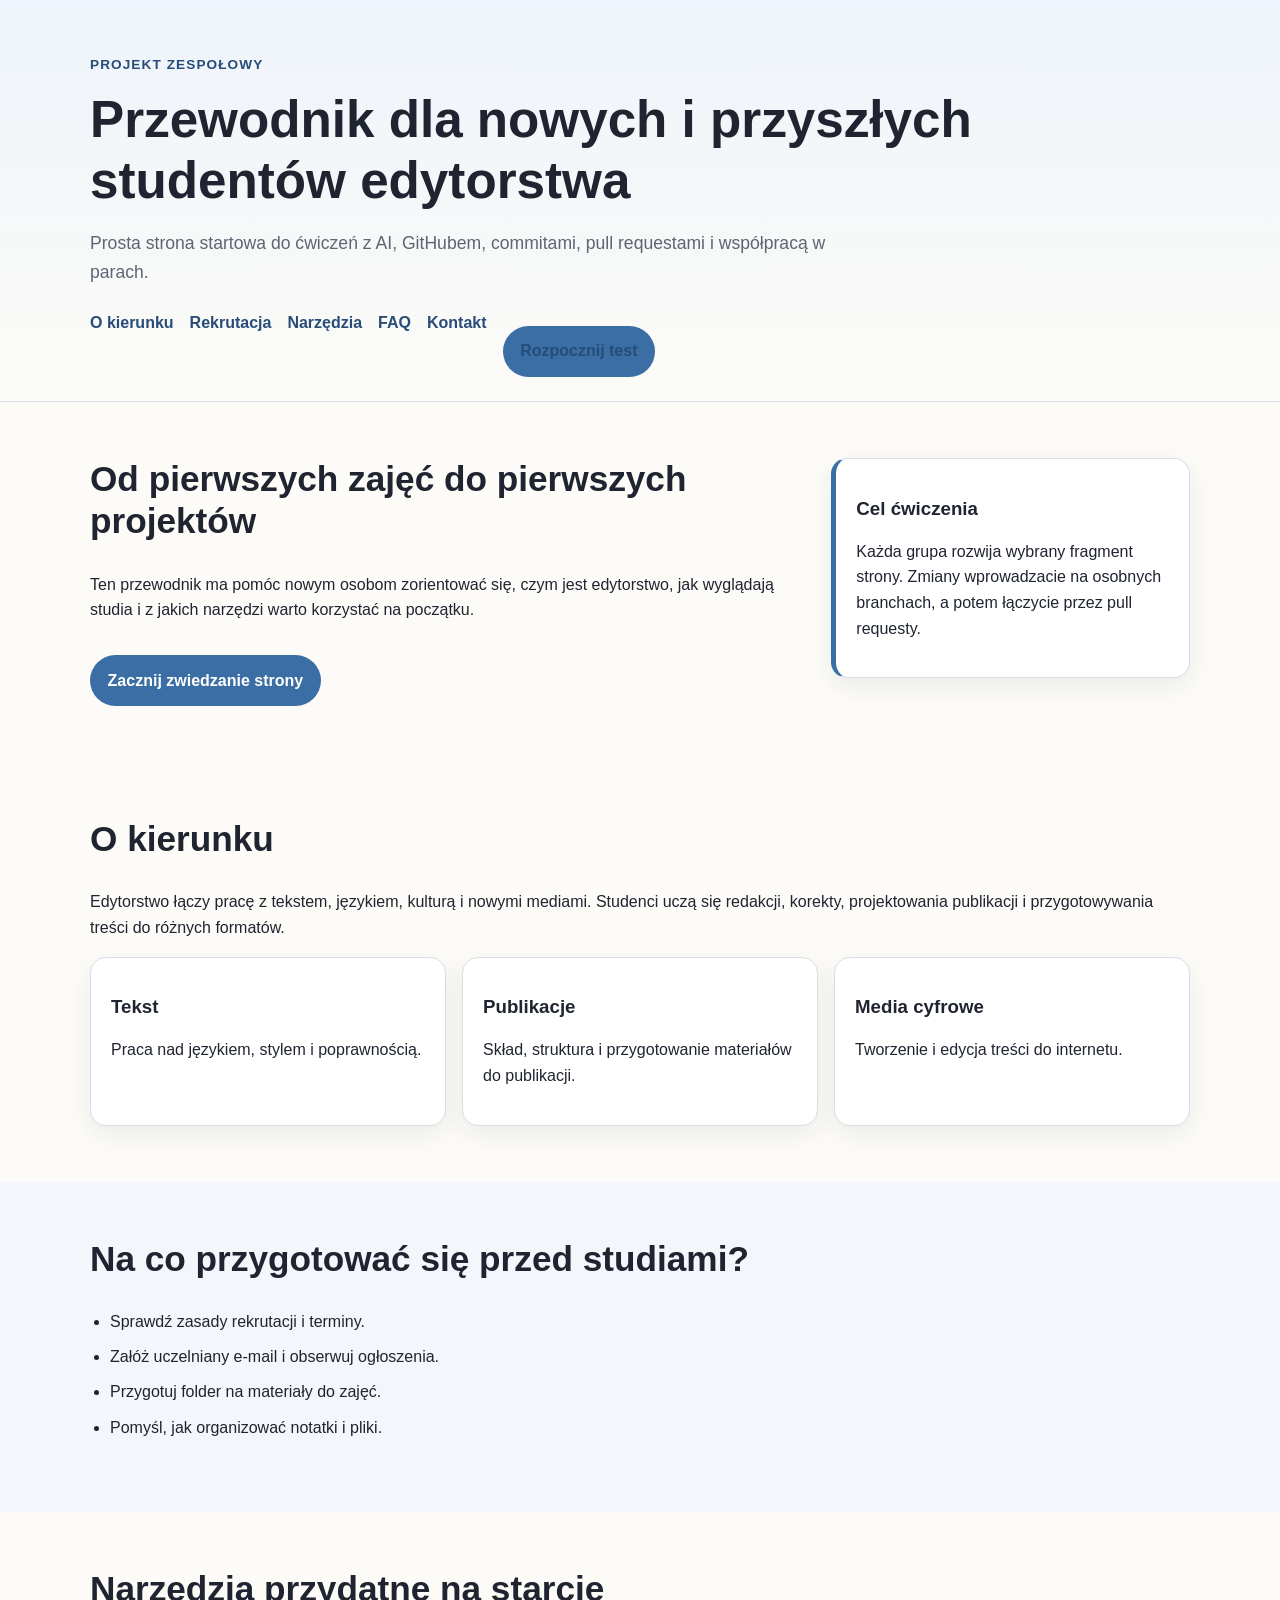
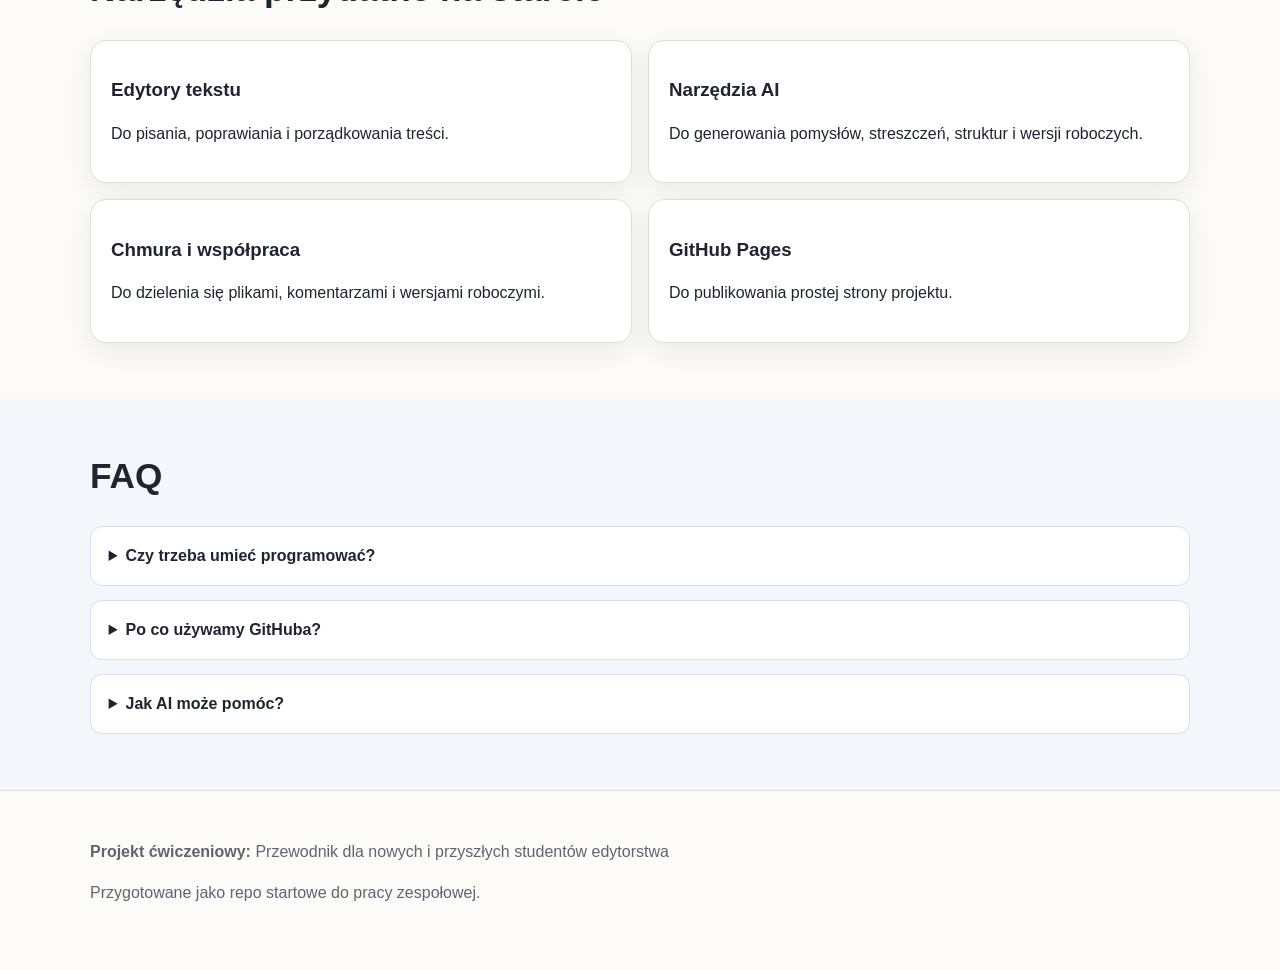
==== commit 1002a666: "przycisk" ====
--- a/index.html
+++ b/index.html
@@ -22,10 +22,12 @@
           <li><a href="#narzedzia">Narzędzia</a></li>
           <li><a href="#faq">FAQ</a></li>
           <li><a href="#kontakt">Kontakt</a></li>
+          <a class="button" href="https://edytorstwo.github.io/przycisk.html">Rozpocznij test</a>
         </ul>
       </nav>
     </div>
   </header>
+  
 
   <main>
     <section class="hero">
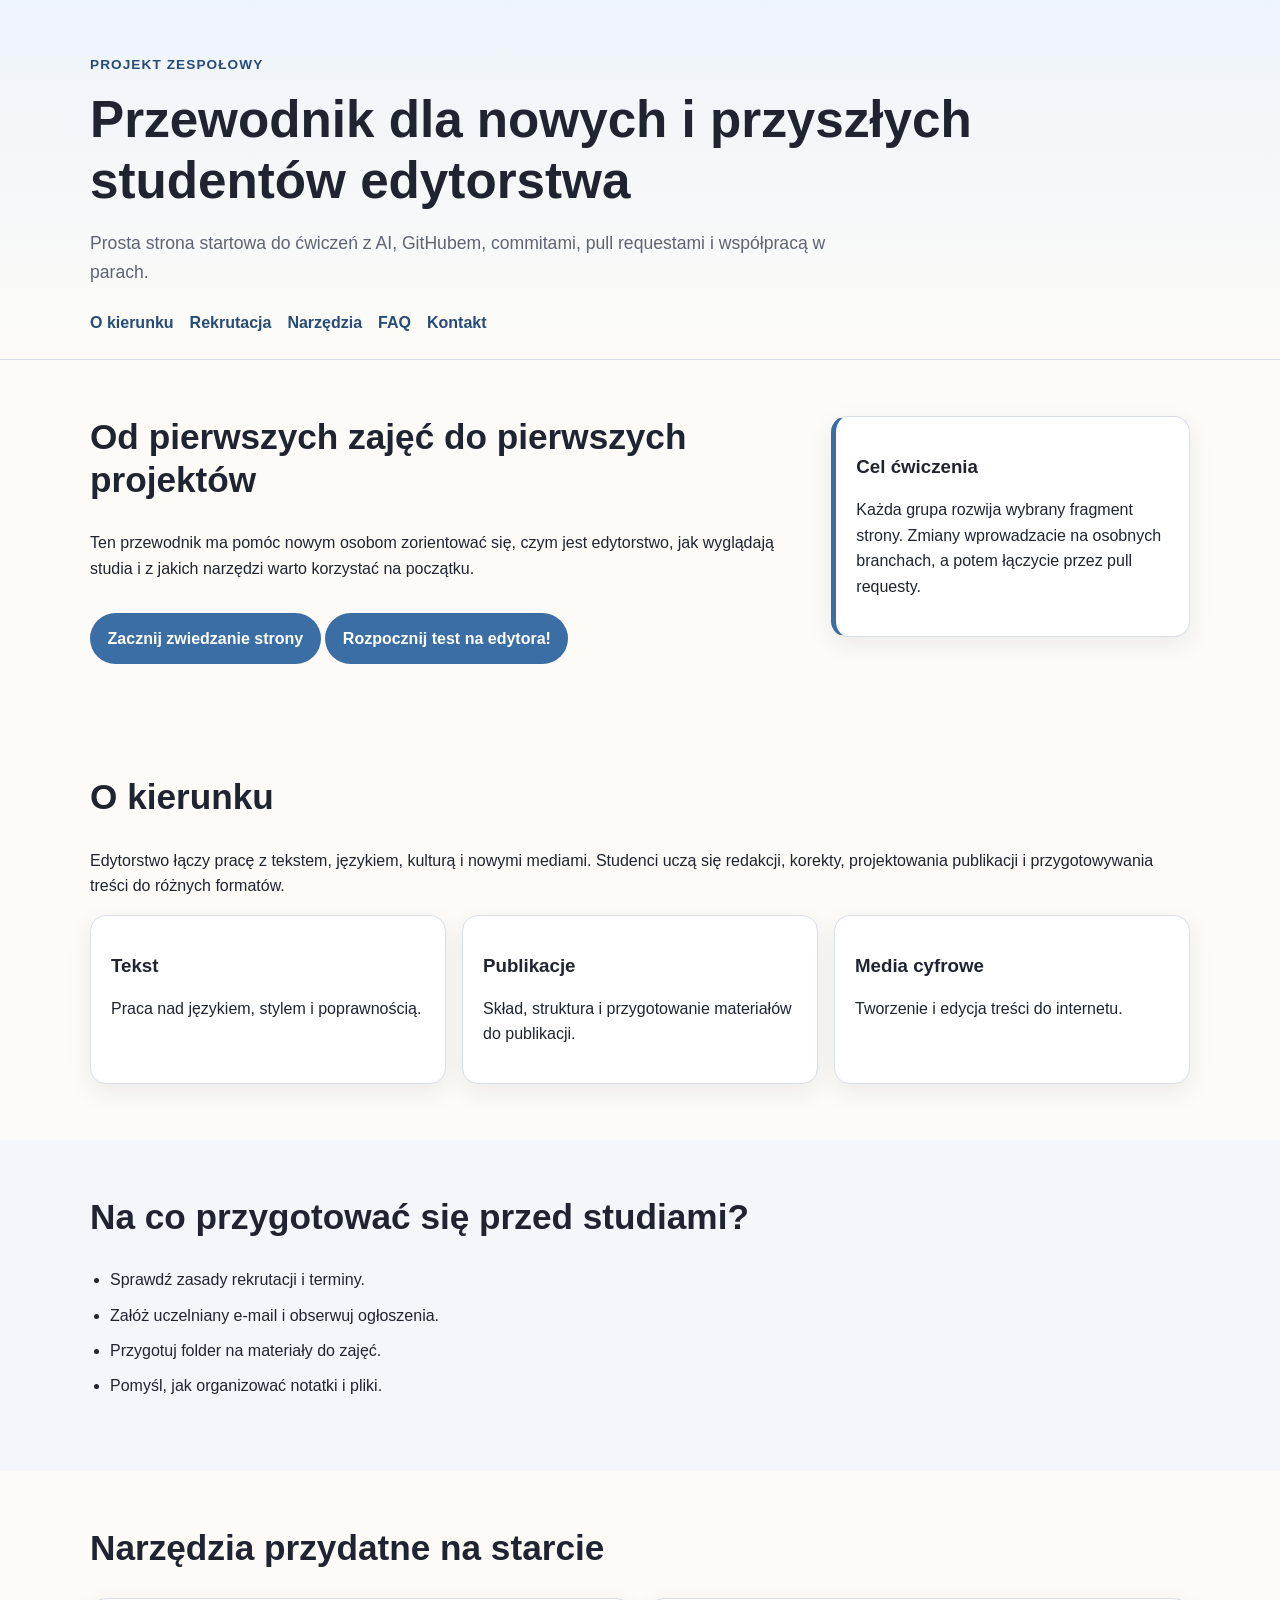
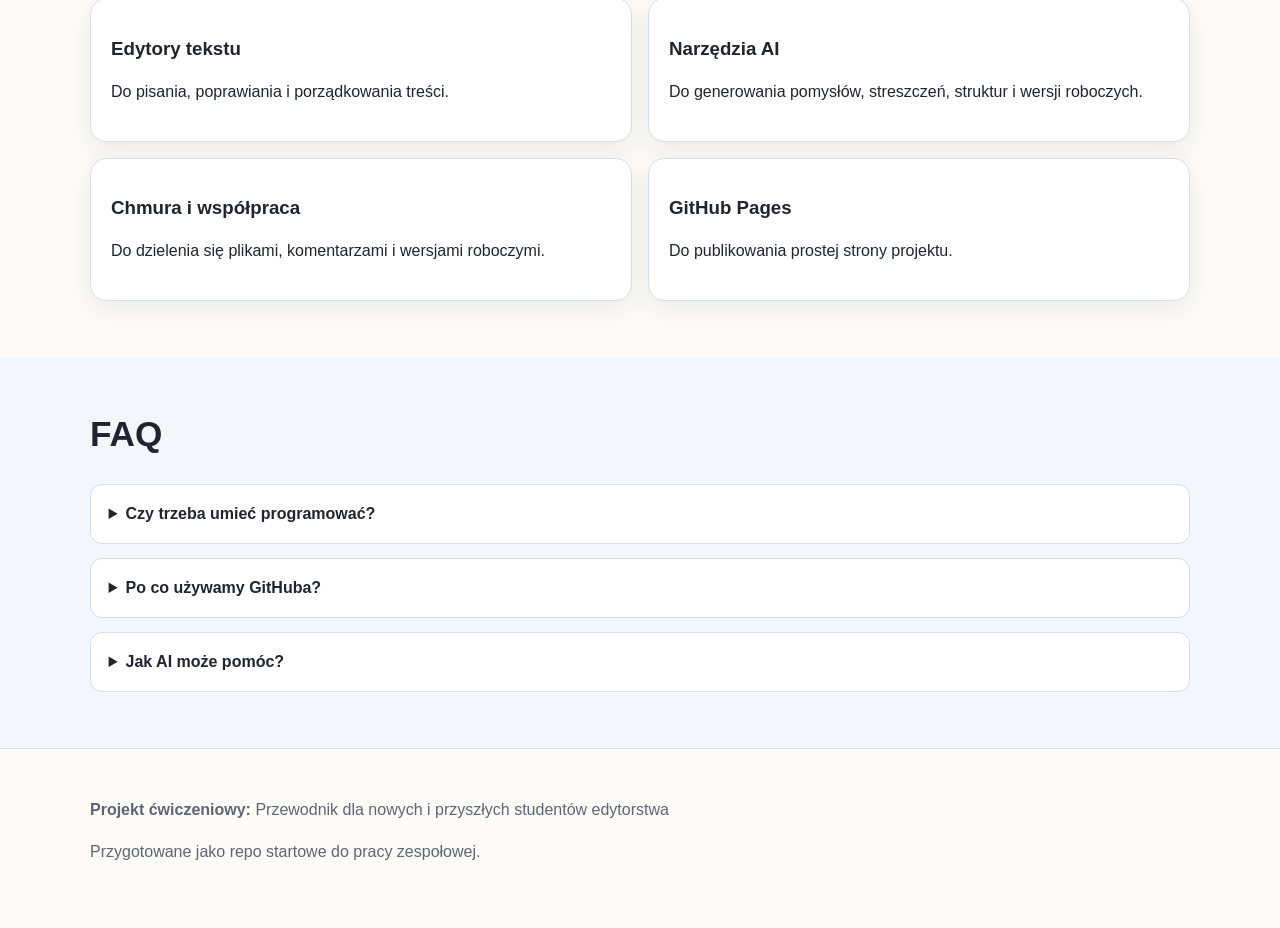
==== commit 1010f2c2: "przycisk" ====
--- a/index.html
+++ b/index.html
@@ -22,7 +22,6 @@
           <li><a href="#narzedzia">Narzędzia</a></li>
           <li><a href="#faq">FAQ</a></li>
           <li><a href="#kontakt">Kontakt</a></li>
-          <a class="button" href="https://edytorstwo.github.io/przycisk.html">Rozpocznij test</a>
         </ul>
       </nav>
     </div>
@@ -39,6 +38,7 @@
             jak wyglądają studia i z jakich narzędzi warto korzystać na początku.
           </p>
           <a class="button" href="#o-kierunku">Zacznij zwiedzanie strony</a>
+          <a class="button" href="https://edytorstwo.github.io/przycisk.html">Rozpocznij test na edytora!</a>
         </div>
         <div class="card note">
           <h3>Cel ćwiczenia</h3>
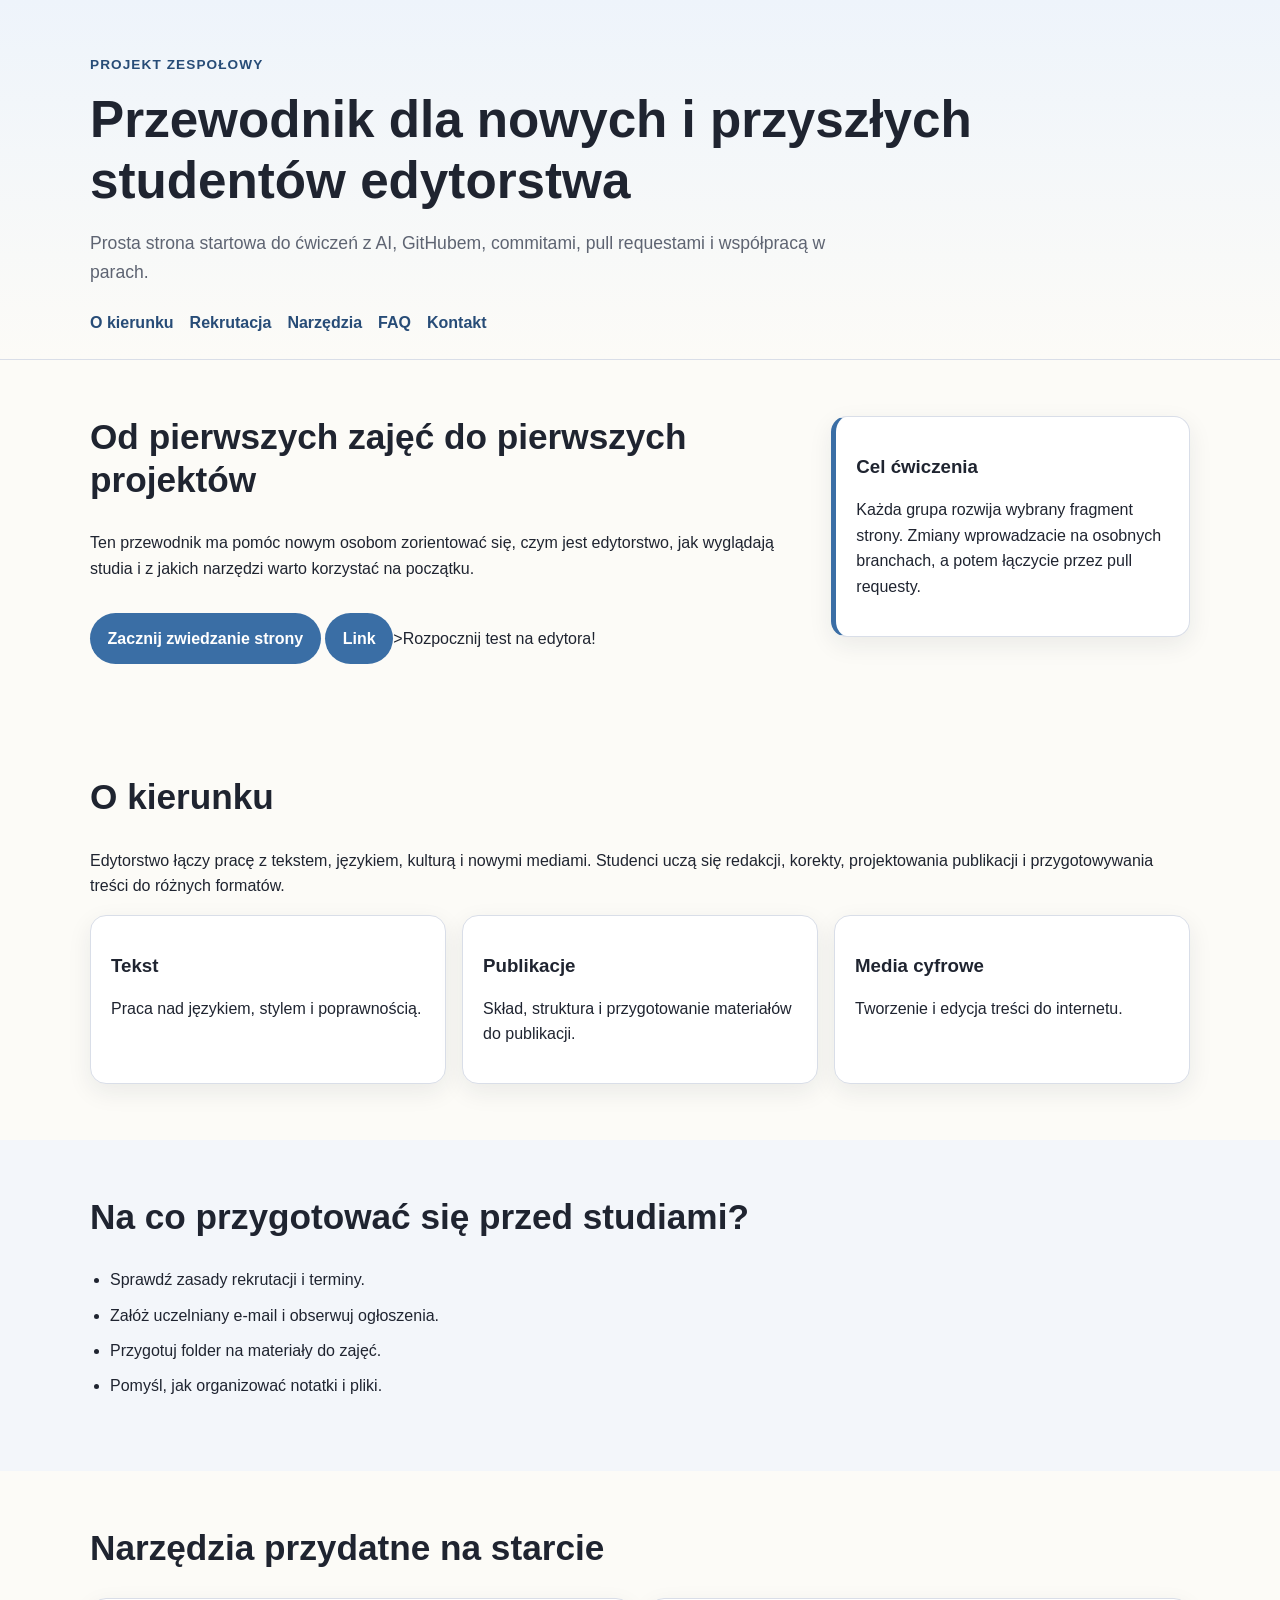
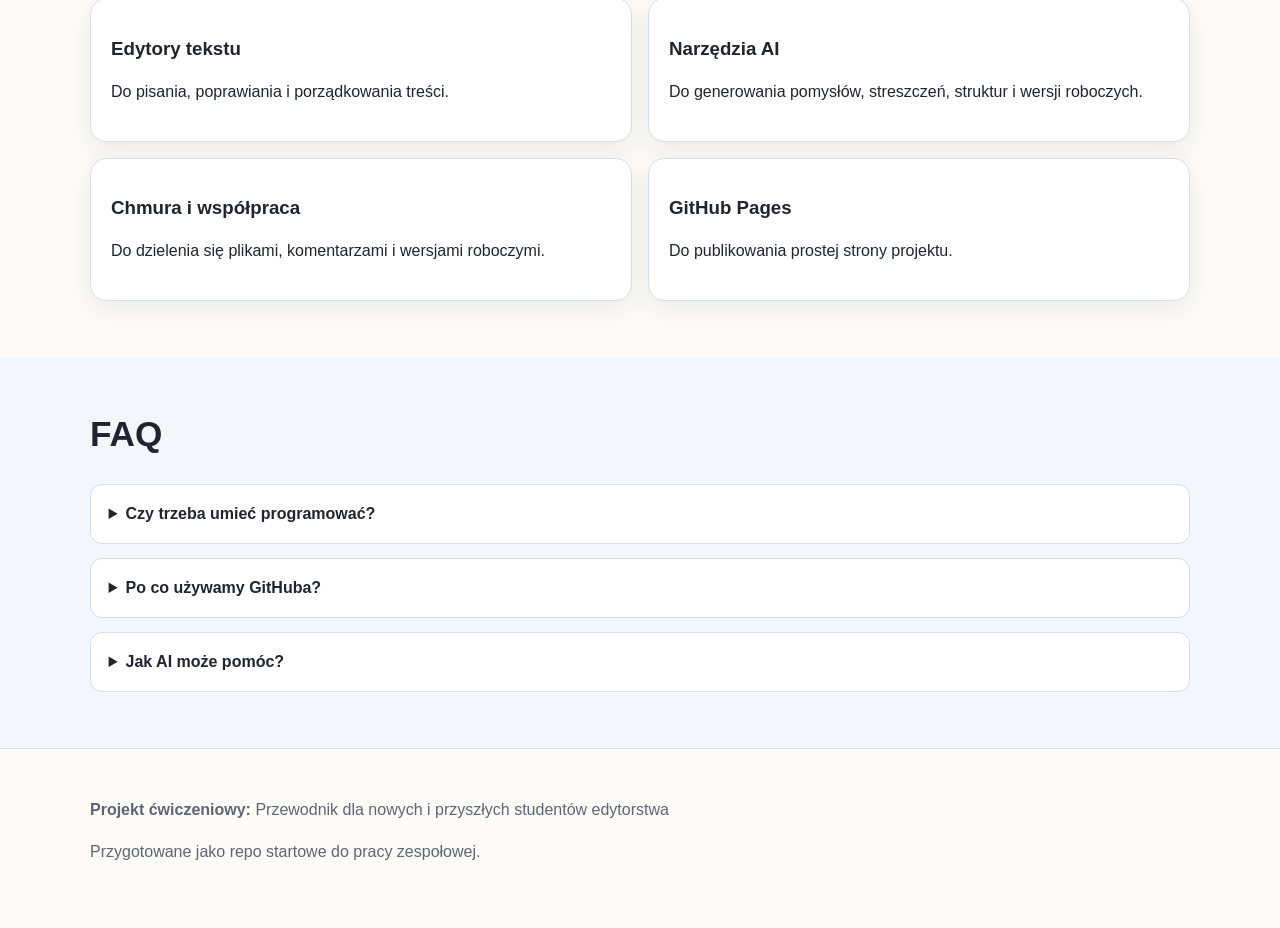
==== commit 4dd913d3: "przycisk" ====
--- a/index.html
+++ b/index.html
@@ -38,7 +38,7 @@
             jak wyglądają studia i z jakich narzędzi warto korzystać na początku.
           </p>
           <a class="button" href="#o-kierunku">Zacznij zwiedzanie strony</a>
-          <a class="button" href="https://edytorstwo.github.io/przycisk.html">Rozpocznij test na edytora!</a>
+          <a class="button" href="https://emilia-charchut-walkosz.github.io/edytorstwo.github.io/przycisk.html" target="_blank">Link</a>>Rozpocznij test na edytora!</a>
         </div>
         <div class="card note">
           <h3>Cel ćwiczenia</h3>
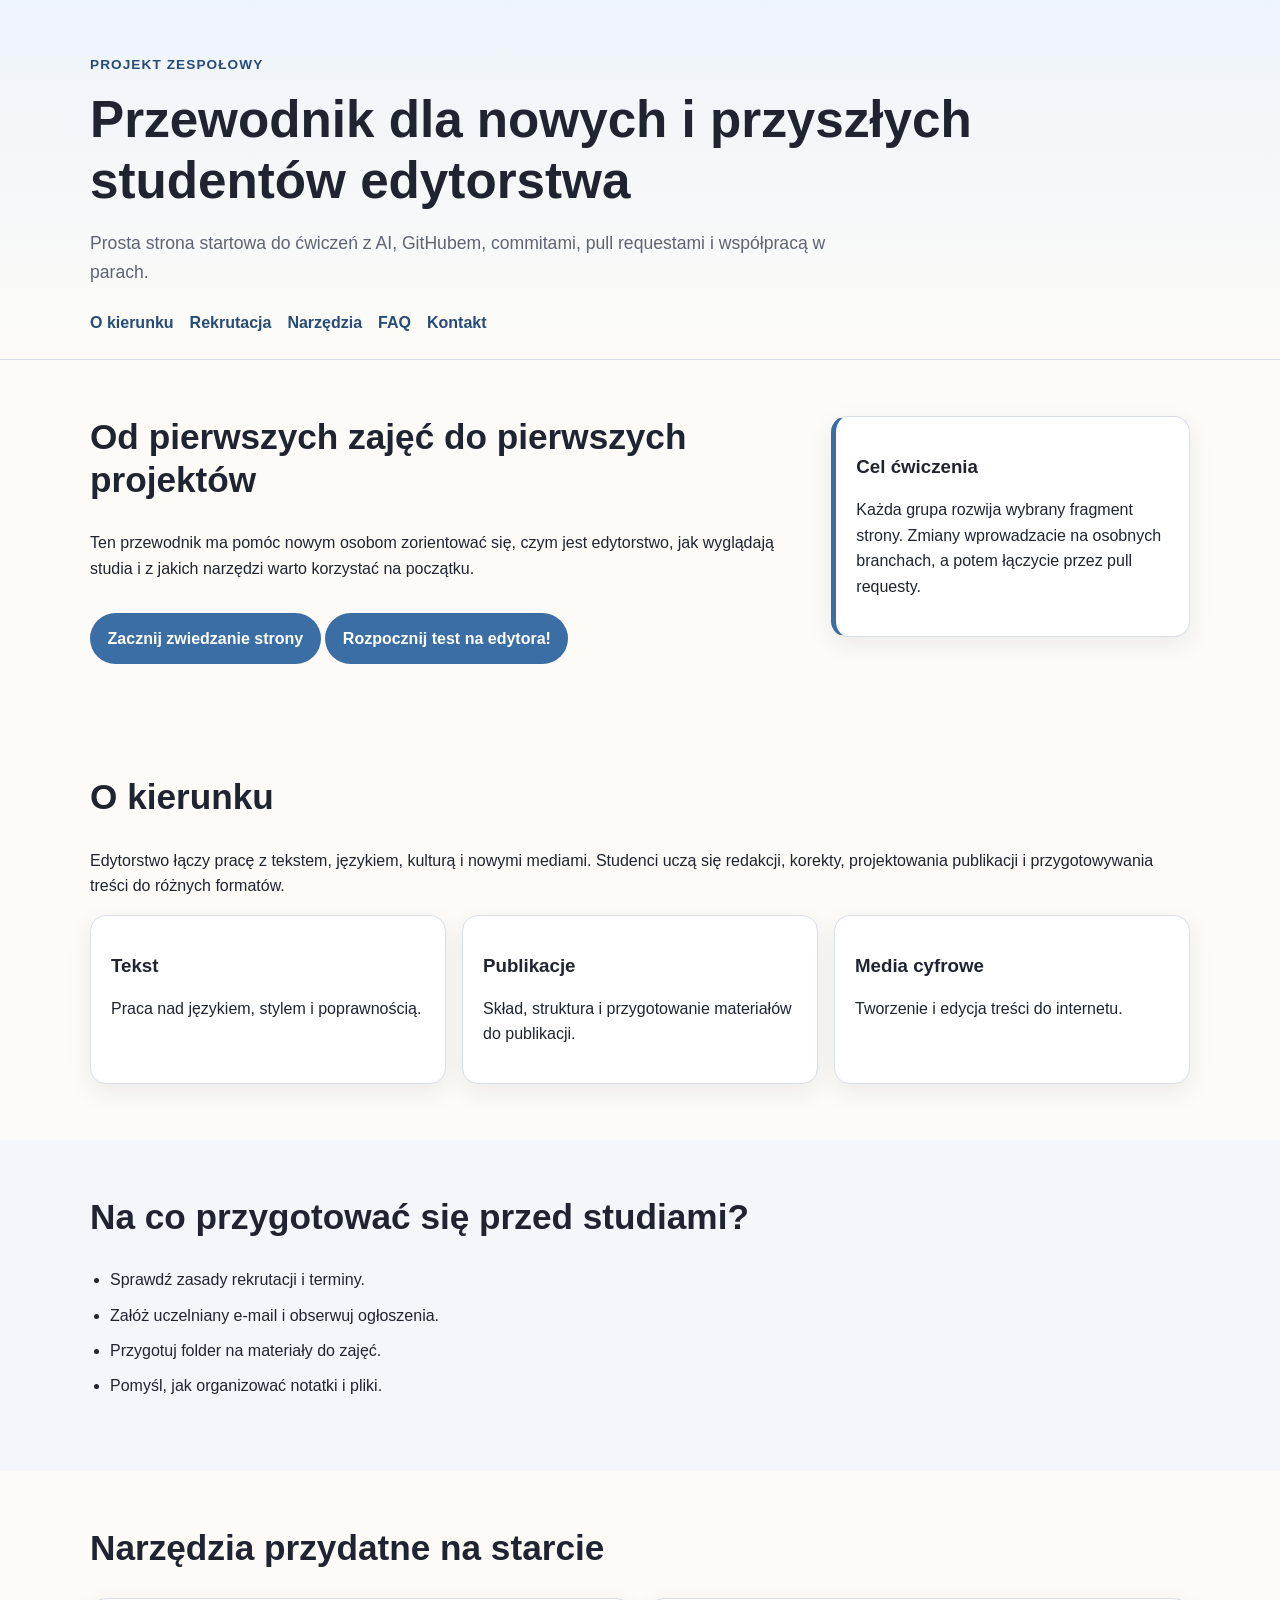
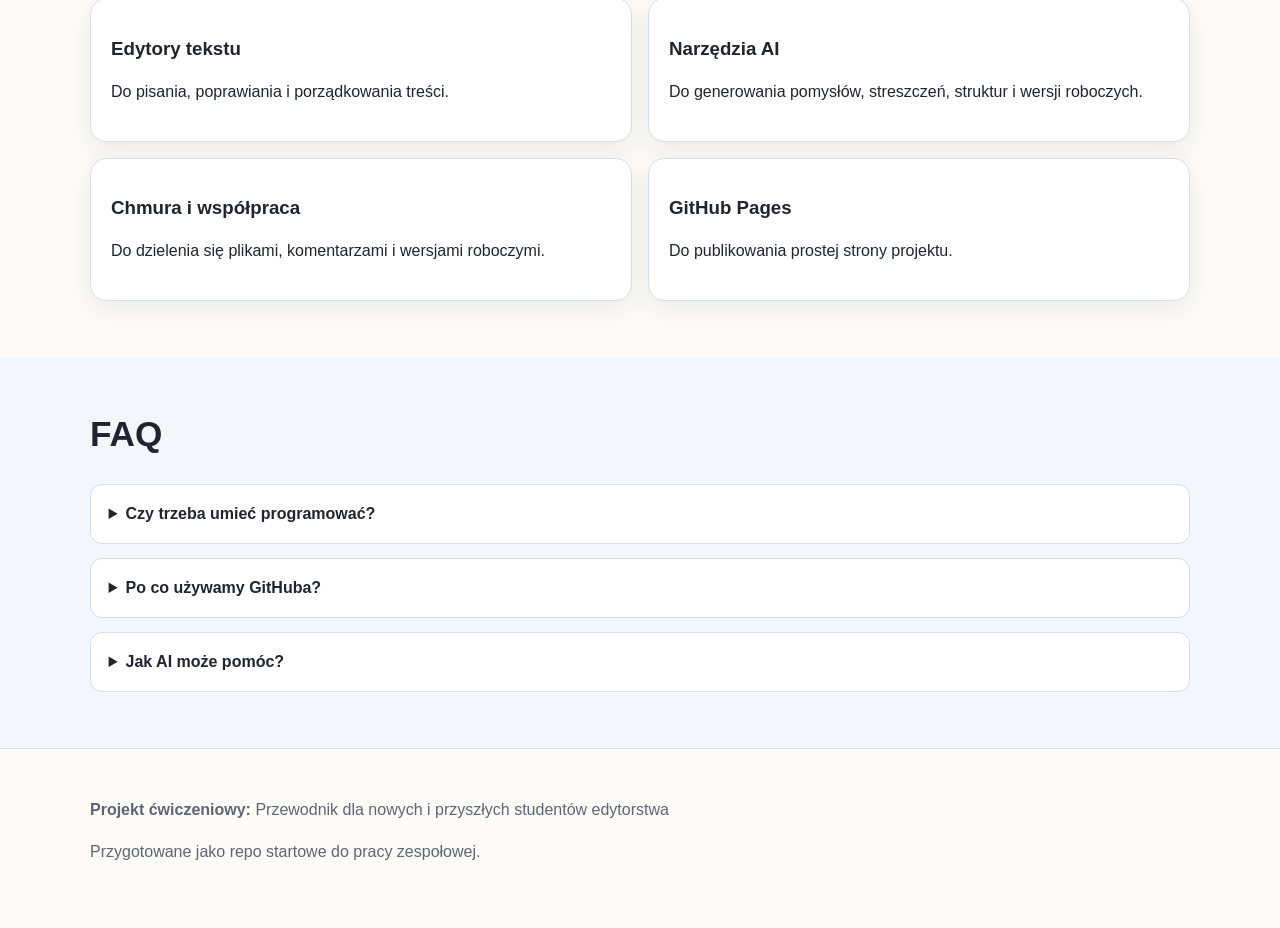
==== commit a84b6b9d: "przycisk" ====
--- a/index.html
+++ b/index.html
@@ -38,7 +38,7 @@
             jak wyglądają studia i z jakich narzędzi warto korzystać na początku.
           </p>
           <a class="button" href="#o-kierunku">Zacznij zwiedzanie strony</a>
-          <a class="button" href="https://emilia-charchut-walkosz.github.io/edytorstwo.github.io/przycisk.html" target="_blank">Link</a>>Rozpocznij test na edytora!</a>
+          <a class="button" href="https://emilia-charchut-walkosz.github.io/edytorstwo.github.io/przycisk.html" target="_blank">Rozpocznij test na edytora!</a>
         </div>
         <div class="card note">
           <h3>Cel ćwiczenia</h3>
